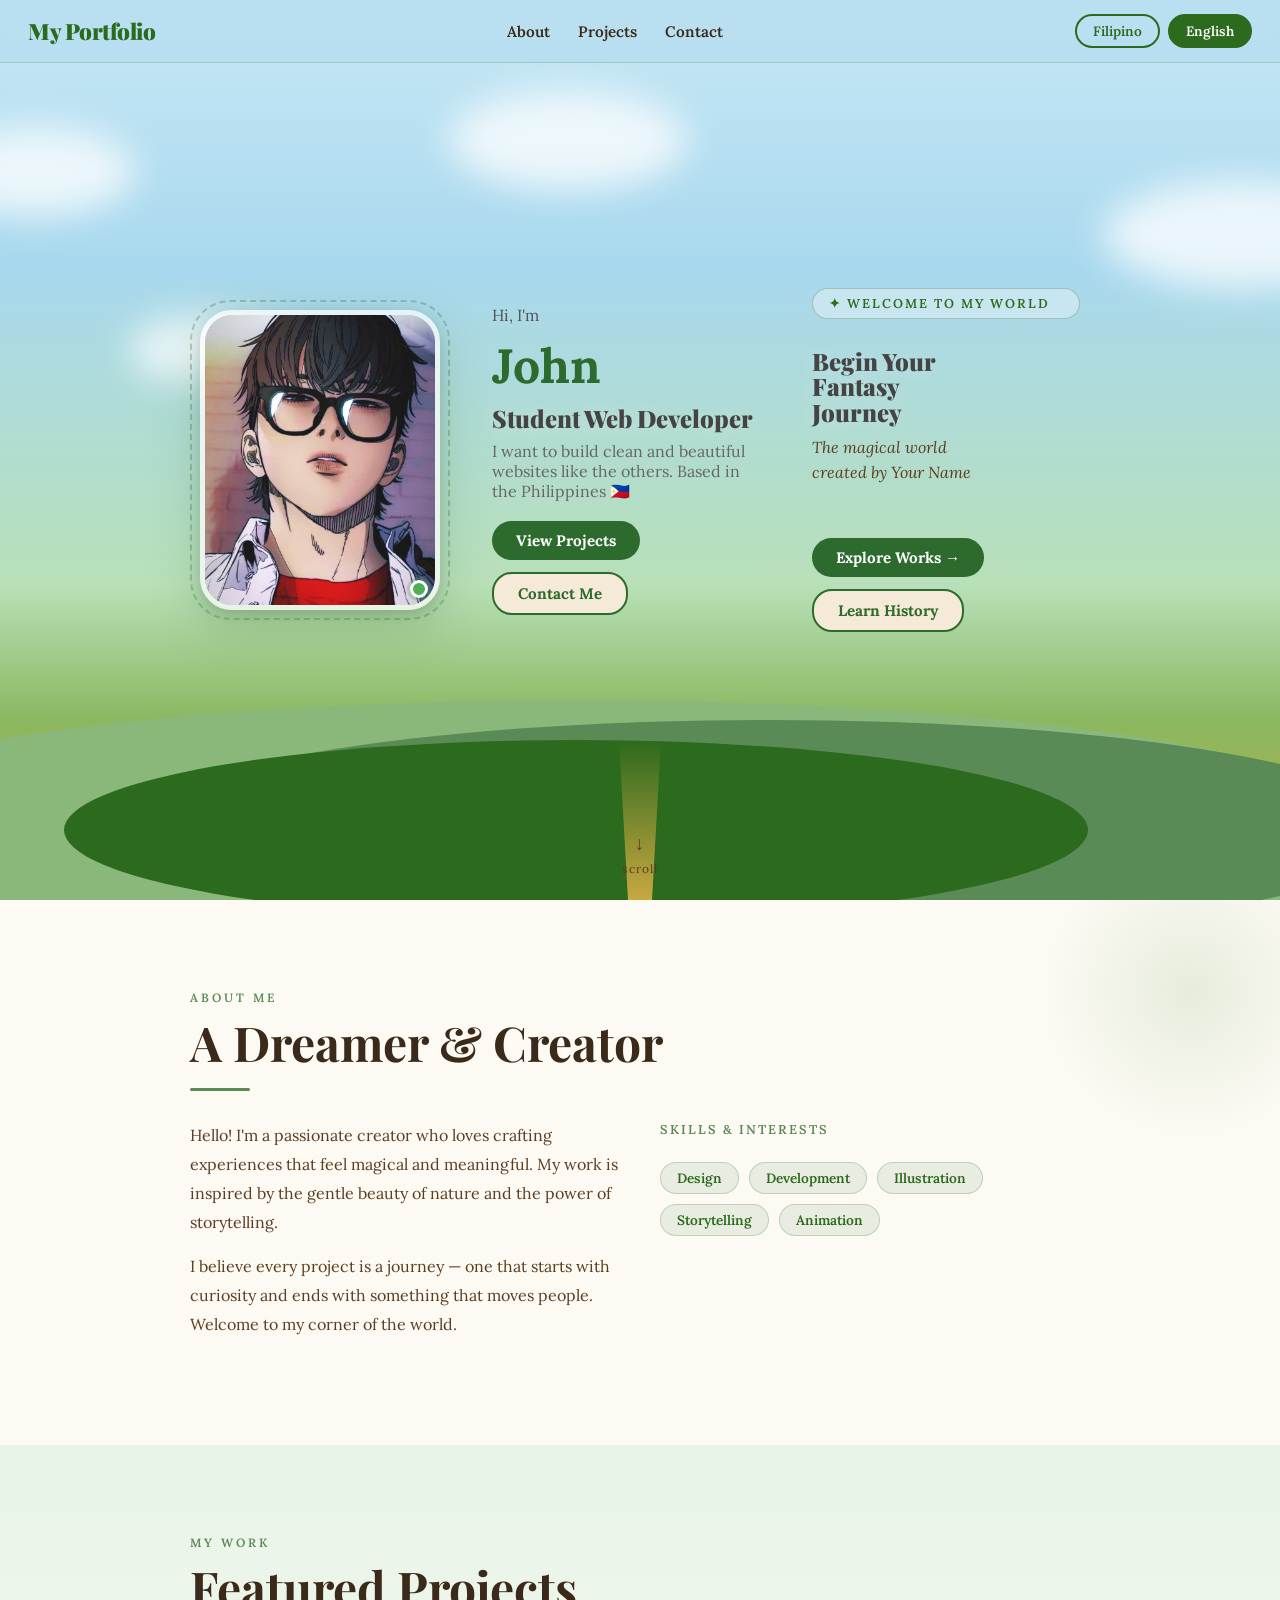
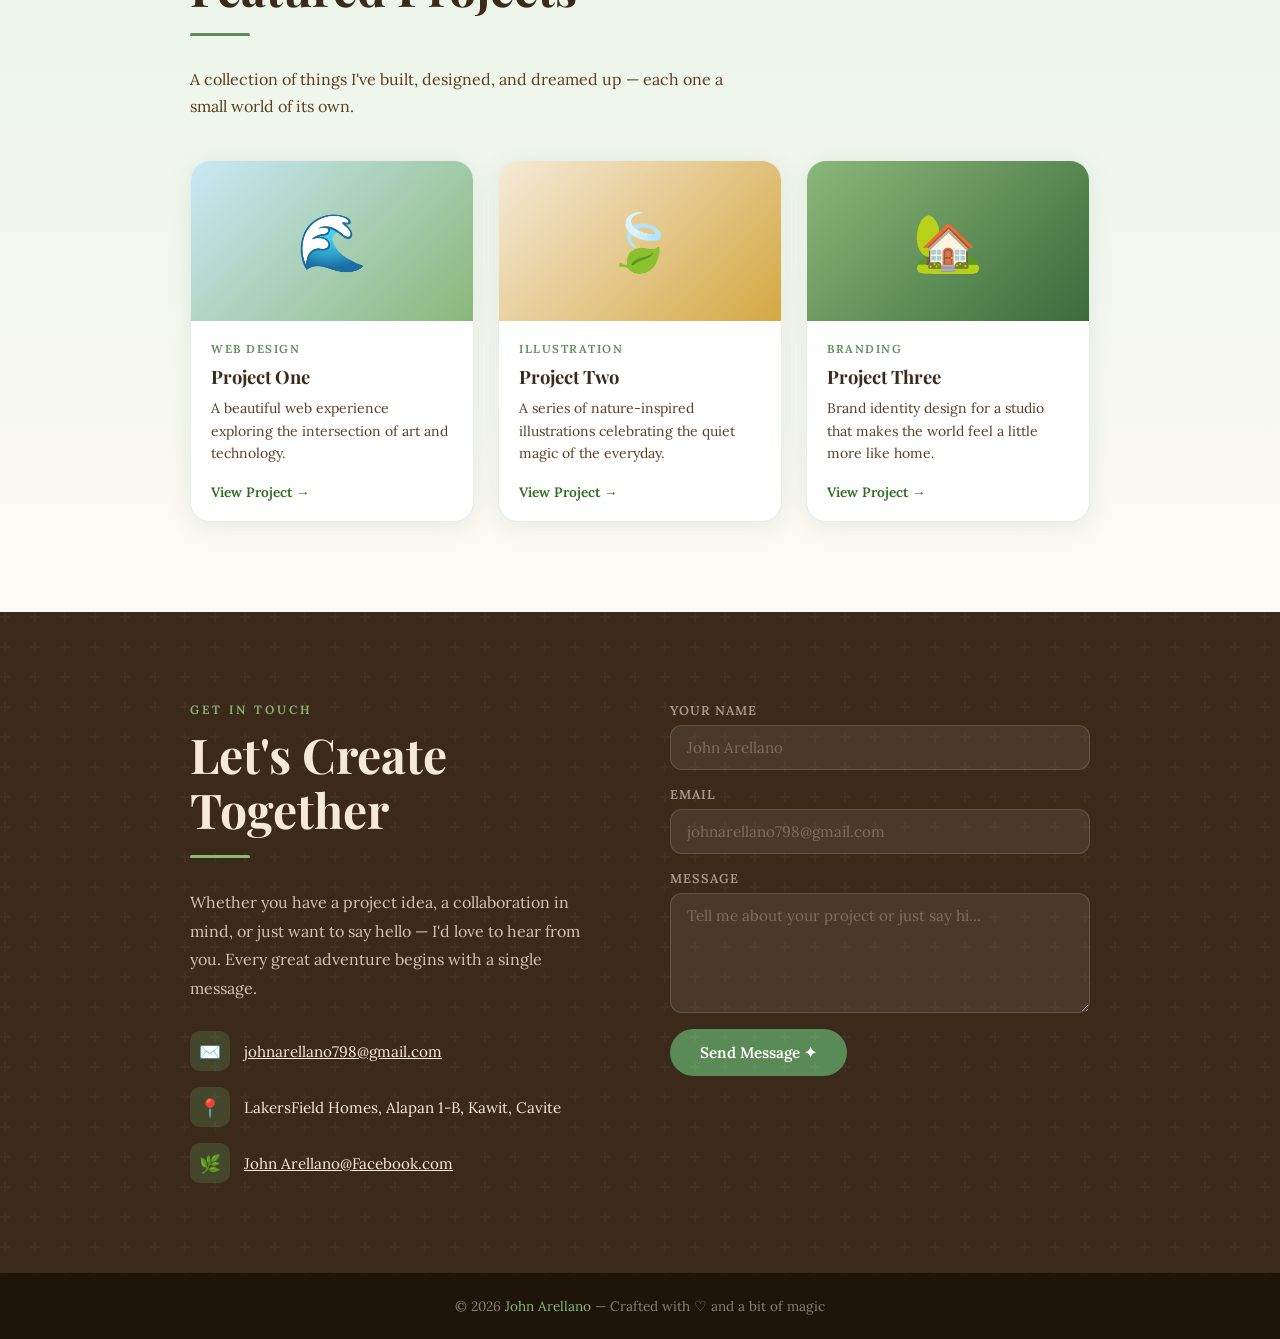
==== OST FILES/index.html @ 3576a8d3 "adding simple bio" ====
<!DOCTYPE html>
<html lang="en">
<head>
  <meta charset="UTF-8" />
  <meta name="viewport" content="width=device-width, initial-scale=1.0"/>
  <title>My Portfolio Journey</title>

  <!-- Google Fonts — ✏️ Change font families here if needed -->
  <link href="https://fonts.googleapis.com/css2?family=Playfair+Display:wght@700;900&family=Lora:ital,wght@0,400;0,600;1,400&display=swap" rel="stylesheet"/>

  <!-- Styles -->
  <link rel="stylesheet" href="styles.css"/>
</head>
<body>

  <!-- ============================================================
       NAVIGATION
       ✏️ Edit: Logo name, nav links, and language buttons
       ============================================================ -->
  <nav>
  <div class="nav-logo" data-en="My Portfolio" data-fil="Ang Aking Portfolio">My Portfolio</div>

  <ul class="nav-links">
    <li><a href="#about" data-en="About" data-fil="Tungkol">About</a></li>
    <li><a href="#projects" data-en="Projects" data-fil="Mga Proyekto">Projects</a></li>
    <li><a href="#contact" data-en="Contact" data-fil="Makipag-ugnayan">Contact</a></li>
  </ul>

  <div class="nav-lang">
    <button class="lang-btn" onclick="setLanguage('fil')">Filipino</button>
    <button class="lang-btn active" onclick="setLanguage('en')">English</button>
  </div>
</nav>

<script>
  function setLanguage(lang) {
    // Update active button
    document.querySelectorAll('.lang-btn').forEach(btn => btn.classList.remove('active'));
    event.target.classList.add('active');

    // Translate all elements with data attributes
    document.querySelectorAll('[data-' + lang + ']').forEach(el => {
      el.textContent = el.getAttribute('data-' + lang);
    });
  }
</script>

  <!-- ============================================================
       HERO SECTION
       ✏️ Edit: Main headline, subtitle text, and button labels/links
       ============================================================ -->
  <section id="hero">
    <!-- Background elements (painterly sky + hills) -->
    <div class="hero-sky"></div>
    <div class="cloud cloud-1"></div>
    <div class="cloud cloud-2"></div>
    <div class="cloud cloud-3"></div>
    <div class="cloud cloud-4"></div>
    <div class="hills">
      <div class="hill hill-1"></div>
      <div class="hill hill-2"></div>
      <div class="hill hill-3"></div>
    </div>
    <div class="path"></div>

    <!-- ✏️ Edit the content inside this block -->
    <div class="hero-content">

      <!-- ── HERO PHOTO ──
           ✏️ To add your photo:
              1. Delete the entire .hero-photo-placeholder div below
              2. Uncomment the <img> tag
              3. Replace "your-photo.jpg" with the path or URL to your image -->
      <div class="hero-photo-wrap">
  <img src="images/jayjo.jpg" alt="john" class="hero-photo">
  <div class="hero-photo-ring"></div>
  <div class="hero-photo-dot"></div>
</div>

<!-- Add this alongside your photo -->
<div class="hero-text">
  <p class="hero-greeting">Hi, I'm</p>
  <h1 class="hero-name" data-key="hero_name">John</h1>
  <h2 class="hero-title" data-key="hero_title">Student Web Developer</h2>
  <p class="hero-bio" data-key="hero_bio">
    I want to build clean and beautiful websites like the others. Based in the Philippines 🇵🇭
  </p>

  <div class="hero-buttons">
    <a href="#projects" class="btn-primary" data-key="btn_projects">View Projects</a>
    <a href="#contact" class="btn-secondary" data-key="btn_contact">Contact Me</a>
  </div>
</div>

      <!-- ── HERO TEXT ── -->
      <div class="hero-text">
        <!-- ✏️ Edit the badge label -->
        <div class="hero-tag">✦ Welcome to My World</div>

        <!-- ✏️ Edit the main headline -->
        <h1 class="hero-title">
          Begin Your<br>Fantasy<br>Journey
        </h1>

        <!-- ✏️ Edit the subtitle -->
        <p class="hero-subtitle">
          The magical world<br>created by Your Name
        </p>

        <div class="hero-buttons">
          <!-- ✏️ Change href="#projects" to link to any section or URL -->
          <a href="#projects" class="btn-primary">Explore Works →</a>
          <a href="#about" class="btn-secondary">Learn History</a>
        </div>
      </div>

    </div>

    <div class="scroll-hint">
      <span>↓</span>
      scroll
    </div>
  </section>


  <!-- ============================================================
       ABOUT ME SECTION
       ✏️ Edit: Bio paragraphs and skill tags
       ============================================================ -->
  <section id="about">
    <div class="section-inner">
      <div class="section-label">About Me</div>
      <!-- ✏️ Edit the heading below -->
      <h2 class="section-title">A Dreamer &amp; Creator</h2>
      <div class="section-divider"></div>

      <div style="display:grid; grid-template-columns:1fr 1fr; gap:40px; align-items:start;">
        <!-- ✏️ Edit these paragraphs with your own bio -->
        <div class="about-text">
          <p>
            Hello! I'm a passionate creator who loves crafting experiences that feel magical and meaningful. My work is inspired by the gentle beauty of nature and the power of storytelling.
          </p>
          <p>
            I believe every project is a journey — one that starts with curiosity and ends with something that moves people. Welcome to my corner of the world.
          </p>
        </div>

        <div>
          <!-- ✏️ Add or remove skill tags as needed -->
          <p style="font-size:0.8rem;font-weight:600;letter-spacing:2px;text-transform:uppercase;color:var(--green-mid);margin-bottom:14px;">Skills &amp; Interests</p>
          <div class="about-skills">
            <span class="skill-tag">Design</span>
            <span class="skill-tag">Development</span>
            <span class="skill-tag">Illustration</span>
            <span class="skill-tag">Storytelling</span>
            <span class="skill-tag">Animation</span>
          </div>
        </div>
      </div>
    </div>
  </section>


  <!-- ============================================================
       PROJECTS SECTION
       ✏️ Edit: Add/remove/modify project cards below
       Each .project-card block = one project
       ============================================================ -->
  <section id="projects">
    <div class="section-inner">
      <div class="section-label">My Work</div>
      <!-- ✏️ Edit section heading -->
      <h2 class="section-title">Featured Projects</h2>
      <div class="section-divider"></div>
      <!-- ✏️ Edit the intro paragraph -->
      <p style="color: var(--brown-mid); font-size:1rem; line-height:1.7; max-width:560px;">
        A collection of things I've built, designed, and dreamed up — each one a small world of its own.
      </p>

      <div class="projects-grid">

        <!-- ✏️ PROJECT CARD 1 — Duplicate this block to add more projects -->
        <div class="project-card">
          <div class="project-thumb" style="background: linear-gradient(135deg, #c8e8f5, #8ab87a);">
            🌊
          </div>
          <div class="project-body">
            <div class="project-tag">Web Design</div>
            <!-- ✏️ Change project name, description, and link -->
            <h3 class="project-title">Project One</h3>
            <p class="project-desc">A beautiful web experience exploring the intersection of art and technology.</p>
            <a href="#" class="project-link">View Project →</a>
          </div>
        </div>

        <!-- ✏️ PROJECT CARD 2 -->
        <div class="project-card">
          <div class="project-thumb" style="background: linear-gradient(135deg, #f5ead8, #d4a843);">
            🍃
          </div>
          <div class="project-body">
            <div class="project-tag">Illustration</div>
            <h3 class="project-title">Project Two</h3>
            <p class="project-desc">A series of nature-inspired illustrations celebrating the quiet magic of the everyday.</p>
            <a href="#" class="project-link">View Project →</a>
          </div>
        </div>

        <!-- ✏️ PROJECT CARD 3 -->
        <div class="project-card">
          <div class="project-thumb" style="background: linear-gradient(135deg, #8ab87a, #3d6b3a);">
            🏡
          </div>
          <div class="project-body">
            <div class="project-tag">Branding</div>
            <h3 class="project-title">Project Three</h3>
            <p class="project-desc">Brand identity design for a studio that makes the world feel a little more like home.</p>
            <a href="#" class="project-link">View Project →</a>
          </div>
        </div>

      </div>
    </div>
  </section>


  <!-- ============================================================
       CONTACT SECTION
       ✏️ Edit: Contact info (email, location, social) and form fields
       ============================================================ -->
  <section id="contact">
    <div class="section-inner">
      <div class="contact-grid">

        <div class="contact-info">
          <div class="section-label">Get In Touch</div>
          <!-- ✏️ Edit heading -->
          <h2 class="section-title">Let's Create<br>Together</h2>
          <div class="section-divider"></div>
          <!-- ✏️ Edit the intro paragraph -->
          <p>
            Whether you have a project idea, a collaboration in mind, or just want to say hello — I'd love to hear from you. Every great adventure begins with a single message.
          </p>

          <!-- ✏️ Edit email, location, and social link below -->
          <div class="contact-items">
            <div class="contact-item">
              <div class="contact-icon">✉️</div>
              <!-- ✏️ Replace with your email -->
              <a href="https://mail.google.com/mail/?view=cm&to=johnarellano798@gmail.com" target="_blank" style="color: var(--cream);">
  johnarellano798@gmail.com
</a>
            </div>
            <div class="contact-item">
              <div class="contact-icon">📍</div>
              <!-- ✏️ Replace with your location -->
              <span>LakersField Homes, Alapan 1-B, Kawit, Cavite</span>
            </div>
            <div class="contact-item">
              <div class="contact-icon">🌿</div>
              <!-- ✏️ Replace with your social link -->
              <a href="https://www.facebook.com/john.arellano.35391/directory_links" target="_blank" style="color: var(--cream);">
  John Arellano@Facebook.com
</a>
            </div>
          </div>
        </div>

        <!-- ✏️ Edit form fields — add/remove as needed -->
        <div class="contact-form">
          <div class="form-group">
            <label>Your Name</label>
            <input type="text" placeholder="John Arellano">
          </div>
          <div class="form-group">
            <label>Email</label>
            <input type="email" placeholder="johnarellano798@gmail.com">
          </div>
          <div class="form-group">
            <label>Message</label>
            <textarea placeholder="Tell me about your project or just say hi..."></textarea>
          </div>
          <!-- ✏️ Change button label if needed -->
          <button class="btn-submit">Send Message ✦</button>
        </div>

      </div>
    </div>
  </section>


  <!-- ============================================================
       FOOTER
       ✏️ Edit: Footer text and any links
       ============================================================ -->
  <footer>
    <!-- ✏️ Edit copyright name and year -->
    <p>© 2026 <a href="#">John Arellano</a> — Crafted with ♡ and a bit of magic</p>
  </footer>


  <!-- JavaScript — loaded at end of body for best performance -->
  <script src="main.js"></script>

</body>
</html>
---- OST FILES/styles.css ----
/* ============================================================
   GLOBAL STYLES & CSS VARIABLES — Edit colors/fonts here
   ============================================================ */
:root {
  --sky-light: #b8dff0;
  --sky-mid: #8ec9e8;
  --green-dark: #2c6a1d;
  --green-mid: #5a8a56;
  --green-light: #8ab87a;
  --gold: #d4a843;
  --cream: #f5ead8;
  --brown-dark: #3b2a1a;
  --brown-mid: #5c3d20;
  --white-soft: #fdfaf4;
  --font-heading: 'Playfair Display', serif;
  --font-body: 'Lora', serif;
}

* { margin: 0; padding: 0; box-sizing: border-box; }

html { scroll-behavior: smooth; }

body {
  font-family: var(--font-body);
  color: var(--brown-dark);
  background: var(--white-soft);
  overflow-x: hidden;
}

/* ============================================================
   NAVIGATION — Edit nav links and logo name here
   ============================================================ */
nav {
  position: fixed;
  top: 0; left: 0; right: 0;
  z-index: 100;
  background: rgba(184, 223, 240, 0.92);
  backdrop-filter: blur(8px);
  padding: 14px 28px;
  display: flex;
  align-items: center;
  justify-content: space-between;
  border-bottom: 1px solid rgba(61, 107, 58, 0.2);
}

.nav-logo {
  font-family: var(--font-heading);
  font-size: 1.4rem;
  color: var(--green-dark);
  font-weight: 900;
  letter-spacing: -0.5px;
}

.nav-links {
  display: flex;
  gap: 28px;
  list-style: none;
}

.nav-links a {
  font-family: var(--font-body);
  font-size: 0.95rem;
  color: var(--brown-dark);
  text-decoration: none;
  font-weight: 600;
  transition: color 0.2s;
}

.nav-links a:hover { color: var(--green-dark); }

.nav-lang {
  display: flex;
  gap: 8px;
}

.lang-btn {
  padding: 6px 16px;
  border-radius: 999px;
  font-family: var(--font-body);
  font-size: 0.85rem;
  font-weight: 600;
  cursor: pointer;
  border: 2px solid var(--green-dark);
  transition: all 0.2s;
}

.lang-btn.active {
  background: var(--green-dark);
  color: #fff;
}

.lang-btn:not(.active) {
  background: transparent;
  color: var(--green-dark);
}

/* ============================================================
   HERO SECTION — Edit headline, subtitle, and button text here
   ============================================================ */
#hero {
  min-height: 100vh;
  position: relative;
  display: flex;
  flex-direction: column;
  align-items: center;
  justify-content: center;
  padding: 100px 48px 80px;
  overflow: hidden;
}

/* Painterly sky background */
.hero-sky {
  position: absolute;
  inset: 0;
  background: linear-gradient(
    180deg,
    #c8e8f5 0%,
    #a8d8ee 30%,
    #b8e0b8 65%,
    #8ab860 80%,
    #c8a840 100%
  );
  z-index: 0;
}

/* Floating cloud shapes */
.cloud {
  position: absolute;
  border-radius: 50%;
  background: rgba(255,255,255,0.75);
  filter: blur(18px);
  z-index: 1;
  animation: drift linear infinite;
}
.cloud-1 { width: 200px; height: 90px; top: 14%; left: -5%; animation-duration: 28s; }
.cloud-2 { width: 280px; height: 110px; top: 20%; right: -8%; animation-duration: 35s; animation-delay: -10s; }
.cloud-3 { width: 160px; height: 70px; top: 35%; left: 10%; animation-duration: 22s; animation-delay: -5s; }
.cloud-4 { width: 240px; height: 100px; top: 10%; left: 35%; animation-duration: 40s; animation-delay: -18s; }

@keyframes drift {
  0%   { transform: translateX(0); }
  50%  { transform: translateX(40px); }
  100% { transform: translateX(0); }
}

/* Rolling hills */
.hills {
  position: absolute;
  bottom: 0; left: 0; right: 0;
  height: 45%;
  z-index: 2;
}

.hill {
  position: absolute;
  border-radius: 50%;
}

.hill-1 {
  width: 130%; height: 280px;
  background: var(--green-light);
  bottom: -80px; left: -20%;
}

.hill-2 {
  width: 100%; height: 220px;
  background: var(--green-mid);
  bottom: -40px; right: -10%;
}

.hill-3 {
  width: 80%; height: 180px;
  background: var(--green-dark);
  bottom: -20px; left: 5%;
}

/* Path line */
.path {
  position: absolute;
  bottom: 0;
  left: 50%;
  transform: translateX(-50%);
  width: 60px;
  height: 160px;
  background: linear-gradient(to top, #c8a840, transparent);
  clip-path: polygon(30% 100%, 70% 100%, 85% 0%, 15% 0%);
  z-index: 3;
}

/* Hero layout — two columns: photo left, text right */
.hero-content {
  position: relative;
  z-index: 10;
  width: 100%;
  max-width: 880px;
  display: flex;
  align-items: center;
  gap: 52px;
  text-align: left;
}

/* ── Hero Photo ── */
.hero-photo-wrap {
  flex-shrink: 0;
  position: relative;
}

/* ✏️ EDIT: Replace src in the HTML below with your own photo path */
.hero-photo {
  width: 240px;
  height: 300px;
  object-fit: cover;
  border-radius: 32px;
  border: 5px solid rgba(255,255,255,0.7);
  box-shadow: 0 16px 48px rgba(61,107,58,0.25), 0 4px 12px rgba(0,0,0,0.12);
  display: block;
}

/* Placeholder shown when no photo is provided */
.hero-photo-placeholder {
  width: 240px;
  height: 300px;
  border-radius: 32px;
  border: 5px solid rgba(255,255,255,0.7);
  box-shadow: 0 16px 48px rgba(61,107,58,0.25);
  background: linear-gradient(160deg, rgba(255,255,255,0.6) 0%, rgba(138,184,122,0.5) 100%);
  display: flex;
  flex-direction: column;
  align-items: center;
  justify-content: center;
  gap: 10px;
  color: var(--green-dark);
  font-size: 0.8rem;
  font-weight: 600;
  letter-spacing: 1px;
  text-align: center;
  padding: 20px;
}

.hero-photo-placeholder span { font-size: 3.5rem; }

/* Decorative ring around photo */
.hero-photo-ring {
  position: absolute;
  inset: -10px;
  border-radius: 40px;
  border: 2px dashed rgba(61,107,58,0.3);
  pointer-events: none;
}

/* Online/available dot */
.hero-photo-dot {
  position: absolute;
  bottom: 12px; right: 12px;
  width: 18px; height: 18px;
  background: #4caf50;
  border-radius: 50%;
  border: 3px solid #fff;
  box-shadow: 0 0 0 3px rgba(76,175,80,0.3);
}

/* ── Hero Text ── */
.hero-text { flex: 1; }

.hero-tag {
  display: inline-block;
  background: rgba(255,255,255,0.35);
  border: 1px solid rgba(61,107,58,0.3);
  color: var(--green-dark);
  font-size: 0.8rem;
  font-weight: 600;
  letter-spacing: 2px;
  text-transform: uppercase;
  padding: 6px 16px;
  border-radius: 999px;
  margin-bottom: 20px;
}

.hero-title {
  font-family: var(--font-heading);
  font-size: clamp(2.2rem, 5vw, 3.8rem);
  font-weight: 900;
  color: var(--brown-dark);
  line-height: 1.05;
  margin-bottom: 16px;
  text-shadow: 0 2px 20px rgba(255,255,255,0.4);
}

.hero-subtitle {
  font-size: 1rem;
  color: var(--brown-mid);
  font-style: italic;
  margin-bottom: 32px;
  line-height: 1.6;
}

.hero-buttons {
  display: flex;
  gap: 14px;
  flex-wrap: wrap;
}

@media (max-width: 680px) {
  .hero-content {
    flex-direction: column;
    text-align: center;
    gap: 32px;
  }
  .hero-buttons { justify-content: center; }
  .hero-photo, .hero-photo-placeholder {
    width: 180px;
    height: 220px;
  }
}

.btn-primary {
  background: var(--green-dark);
  color: #fff;
  padding: 14px 30px;
  border-radius: 999px;
  font-family: var(--font-body);
  font-weight: 600;
  font-size: 0.95rem;
  text-decoration: none;
  border: none;
  cursor: pointer;
  transition: transform 0.2s, background 0.2s;
  display: inline-flex;
  align-items: center;
  gap: 8px;
}

.btn-primary:hover {
  background: var(--green-mid);
  transform: translateY(-2px);
}

.btn-secondary {
  background: var(--cream);
  color: var(--brown-dark);
  padding: 14px 30px;
  border-radius: 999px;
  font-family: var(--font-body);
  font-weight: 600;
  font-size: 0.95rem;
  text-decoration: none;
  border: 2px solid var(--gold);
  cursor: pointer;
  transition: transform 0.2s, background 0.2s;
}

.btn-secondary:hover {
  background: #ede0c4;
  transform: translateY(-2px);
}

/* Scroll indicator */
.scroll-hint {
  position: absolute;
  bottom: 24px;
  left: 50%;
  transform: translateX(-50%);
  z-index: 10;
  display: flex;
  flex-direction: column;
  align-items: center;
  gap: 6px;
  color: var(--brown-mid);
  font-size: 0.75rem;
  letter-spacing: 1px;
  animation: bounce 2s infinite;
}

.scroll-hint span { font-size: 1.2rem; }

@keyframes bounce {
  0%, 100% { transform: translateX(-50%) translateY(0); }
  50%       { transform: translateX(-50%) translateY(8px); }
}

.hero-section {
  display: flex;
  align-items: center;
  gap: 40px;
}

.hero-text {
  display: flex;
  flex-direction: column;
  gap: 10px;
}

.hero-greeting {
  font-size: 1rem;
  color: #555;
}

.hero-name {
  font-size: 3rem;
  font-weight: bold;
  color: #2d6a2d;
  margin: 0;
}

.hero-title {
  font-size: 1.5rem;
  color: #444;
  margin: 0;
}

.hero-bio {
  font-size: 1rem;
  color: #666;
  max-width: 400px;
}

.hero-buttons {
  display: flex;
  gap: 12px;
  margin-top: 10px;
}

.btn-primary {
  background-color: #2d6a2d;
  color: white;
  padding: 10px 24px;
  border-radius: 20px;
  text-decoration: none;
  font-weight: bold;
}

.btn-secondary {
  border: 2px solid #2d6a2d;
  color: #2d6a2d;
  padding: 10px 24px;
  border-radius: 20px;
  text-decoration: none;
  font-weight: bold;
}

/* ============================================================
   SHARED SECTION STYLES
   ============================================================ */
section {
  padding: 90px 28px;
}

.section-inner {
  max-width: 900px;
  margin: 0 auto;
}

.section-label {
  font-size: 0.75rem;
  font-weight: 600;
  letter-spacing: 3px;
  text-transform: uppercase;
  color: var(--green-mid);
  margin-bottom: 10px;
}

.section-title {
  font-family: var(--font-heading);
  font-size: clamp(2rem, 5vw, 3rem);
  color: var(--brown-dark);
  margin-bottom: 18px;
  line-height: 1.15;
}

.section-divider {
  width: 60px;
  height: 3px;
  background: var(--green-mid);
  border-radius: 999px;
  margin-bottom: 30px;
}

/* ============================================================
   ABOUT ME SECTION — Edit text content here
   ============================================================ */
#about {
  background: var(--white-soft);
  position: relative;
  overflow: hidden;
}

#about::before {
  content: '';
  position: absolute;
  top: -60px; right: -60px;
  width: 300px; height: 300px;
  border-radius: 50%;
  background: radial-gradient(circle, rgba(138,184,122,0.2) 0%, transparent 70%);
  pointer-events: none;
}

.about-grid {
  display: grid;
  grid-template-columns: 1fr 1fr;
  gap: 60px;
  align-items: center;
}

.about-image-wrap {
  position: relative;
}

/* ✏️ EDIT: Replace this URL with your own photo */
.about-image {
  width: 100%;
  aspect-ratio: 3/4;
  object-fit: cover;
  border-radius: 24px;
  border: 4px solid var(--cream);
  box-shadow: 8px 12px 40px rgba(61,107,58,0.2);
}

/* Placeholder if no image */
.about-image-placeholder {
  width: 100%;
  aspect-ratio: 3/4;
  background: linear-gradient(135deg, var(--sky-light), var(--green-light));
  border-radius: 24px;
  border: 4px solid var(--cream);
  box-shadow: 8px 12px 40px rgba(61,107,58,0.2);
  display: flex;
  align-items: center;
  justify-content: center;
  font-size: 4rem;
}

.about-badge {
  position: absolute;
  bottom: -16px; right: -16px;
  background: var(--green-dark);
  color: #fff;
  padding: 14px 20px;
  border-radius: 16px;
  font-family: var(--font-heading);
  font-size: 1.3rem;
  font-weight: 700;
  box-shadow: 0 6px 20px rgba(61,107,58,0.3);
}

.about-badge small {
  display: block;
  font-family: var(--font-body);
  font-size: 0.7rem;
  font-weight: 400;
  opacity: 0.8;
  margin-top: 2px;
}

/* ✏️ EDIT: Change about text paragraphs here */
.about-text p {
  font-size: 1rem;
  line-height: 1.8;
  color: var(--brown-mid);
  margin-bottom: 16px;
}

.about-skills {
  display: flex;
  flex-wrap: wrap;
  gap: 10px;
  margin-top: 24px;
}

/* ✏️ EDIT: Add/remove skill tags here (in the HTML below) */
.skill-tag {
  background: rgba(90,138,86,0.12);
  color: var(--green-dark);
  border: 1px solid rgba(90,138,86,0.3);
  padding: 6px 16px;
  border-radius: 999px;
  font-size: 0.85rem;
  font-weight: 600;
}

/* ============================================================
   PROJECTS SECTION — Edit project cards here
   ============================================================ */
#projects {
  background: linear-gradient(180deg, #e8f4e8 0%, var(--white-soft) 100%);
}

.projects-grid {
  display: grid;
  grid-template-columns: repeat(auto-fill, minmax(260px, 1fr));
  gap: 24px;
  margin-top: 40px;
}

/* ✏️ EDIT: Each .project-card = one project. Duplicate or remove cards as needed */
.project-card {
  background: #fff;
  border-radius: 20px;
  overflow: hidden;
  box-shadow: 0 4px 24px rgba(61,107,58,0.1);
  transition: transform 0.25s, box-shadow 0.25s;
  border: 1px solid rgba(90,138,86,0.15);
}

.project-card:hover {
  transform: translateY(-6px);
  box-shadow: 0 12px 40px rgba(61,107,58,0.18);
}

.project-thumb {
  height: 160px;
  display: flex;
  align-items: center;
  justify-content: center;
  font-size: 3.5rem;
}

.project-body {
  padding: 20px;
}

.project-tag {
  font-size: 0.72rem;
  font-weight: 600;
  letter-spacing: 1.5px;
  text-transform: uppercase;
  color: var(--green-mid);
  margin-bottom: 8px;
}

.project-title {
  font-family: var(--font-heading);
  font-size: 1.15rem;
  color: var(--brown-dark);
  margin-bottom: 8px;
}

.project-desc {
  font-size: 0.875rem;
  color: var(--brown-mid);
  line-height: 1.6;
  margin-bottom: 16px;
}

.project-link {
  font-size: 0.85rem;
  font-weight: 600;
  color: var(--green-dark);
  text-decoration: none;
  display: inline-flex;
  align-items: center;
  gap: 4px;
}

.project-link:hover { text-decoration: underline; }

/* ============================================================
   CONTACT SECTION — Edit contact info and form here
   ============================================================ */
#contact {
  background: var(--brown-dark);
  color: var(--cream);
  position: relative;
  overflow: hidden;
}

#contact::before {
  content: '';
  position: absolute;
  inset: 0;
  background: url("data:image/svg+xml,%3Csvg width='60' height='60' viewBox='0 0 60 60' xmlns='http://www.w3.org/2000/svg'%3E%3Cg fill='none' fill-rule='evenodd'%3E%3Cg fill='%23ffffff' fill-opacity='0.03'%3E%3Cpath d='M36 34v-4h-2v4h-4v2h4v4h2v-4h4v-2h-4zm0-30V0h-2v4h-4v2h4v4h2V6h4V4h-4zM6 34v-4H4v4H0v2h4v4h2v-4h4v-2H6zM6 4V0H4v4H0v2h4v4h2V6h4V4H6z'/%3E%3C/g%3E%3C/g%3E%3C/svg%3E");
  pointer-events: none;
}

#contact .section-title { color: var(--cream); }
#contact .section-label { color: var(--green-light); }
#contact .section-divider { background: var(--green-light); }

.contact-grid {
  display: grid;
  grid-template-columns: 1fr 1fr;
  gap: 60px;
  align-items: start;
}

/* ✏️ EDIT: Update contact info text and links here */
.contact-info p {
  font-size: 1rem;
  line-height: 1.8;
  color: rgba(245,234,216,0.8);
  margin-bottom: 28px;
}

.contact-items {
  display: flex;
  flex-direction: column;
  gap: 16px;
}

.contact-item {
  display: flex;
  align-items: center;
  gap: 14px;
  font-size: 0.95rem;
  color: var(--cream);
}

.contact-icon {
  width: 40px; height: 40px;
  background: rgba(90,138,86,0.3);
  border-radius: 10px;
  display: flex;
  align-items: center;
  justify-content: center;
  font-size: 1.1rem;
  flex-shrink: 0;
}

/* ✏️ EDIT: The contact form fields — add/remove inputs as needed */
.contact-form {
  display: flex;
  flex-direction: column;
  gap: 16px;
}

.form-group {
  display: flex;
  flex-direction: column;
  gap: 6px;
}

.form-group label {
  font-size: 0.8rem;
  font-weight: 600;
  letter-spacing: 1px;
  text-transform: uppercase;
  color: rgba(245,234,216,0.6);
}

.form-group input,
.form-group textarea {
  background: rgba(255,255,255,0.07);
  border: 1px solid rgba(255,255,255,0.15);
  border-radius: 12px;
  padding: 12px 16px;
  color: var(--cream);
  font-family: var(--font-body);
  font-size: 0.95rem;
  outline: none;
  transition: border-color 0.2s;
}

.form-group input:focus,
.form-group textarea:focus {
  border-color: var(--green-light);
}

.form-group input::placeholder,
.form-group textarea::placeholder {
  color: rgba(245,234,216,0.3);
}

.form-group textarea {
  resize: vertical;
  min-height: 120px;
}

.btn-submit {
  background: var(--green-mid);
  color: #fff;
  padding: 14px 30px;
  border-radius: 999px;
  font-family: var(--font-body);
  font-weight: 600;
  font-size: 0.95rem;
  border: none;
  cursor: pointer;
  transition: background 0.2s, transform 0.2s;
  align-self: flex-start;
}

.btn-submit:hover {
  background: var(--green-dark);
  transform: translateY(-2px);
}

/* ============================================================
   FOOTER — Edit footer text and links here
   ============================================================ */
footer {
  background: #1e1409;
  color: rgba(245,234,216,0.5);
  text-align: center;
  padding: 24px 28px;
  font-size: 0.85rem;
}

footer a {
  color: var(--green-light);
  text-decoration: none;
}

/* ============================================================
   RESPONSIVE — Mobile adjustments
   ============================================================ */
@media (max-width: 680px) {
  nav { flex-wrap: wrap; gap: 10px; padding: 12px 16px; }
  .nav-logo { font-size: 1.1rem; }
  .nav-links { gap: 16px; }
  .about-grid,
  .contact-grid { grid-template-columns: 1fr; }
  .about-image-wrap { max-width: 280px; margin: 0 auto; }
}
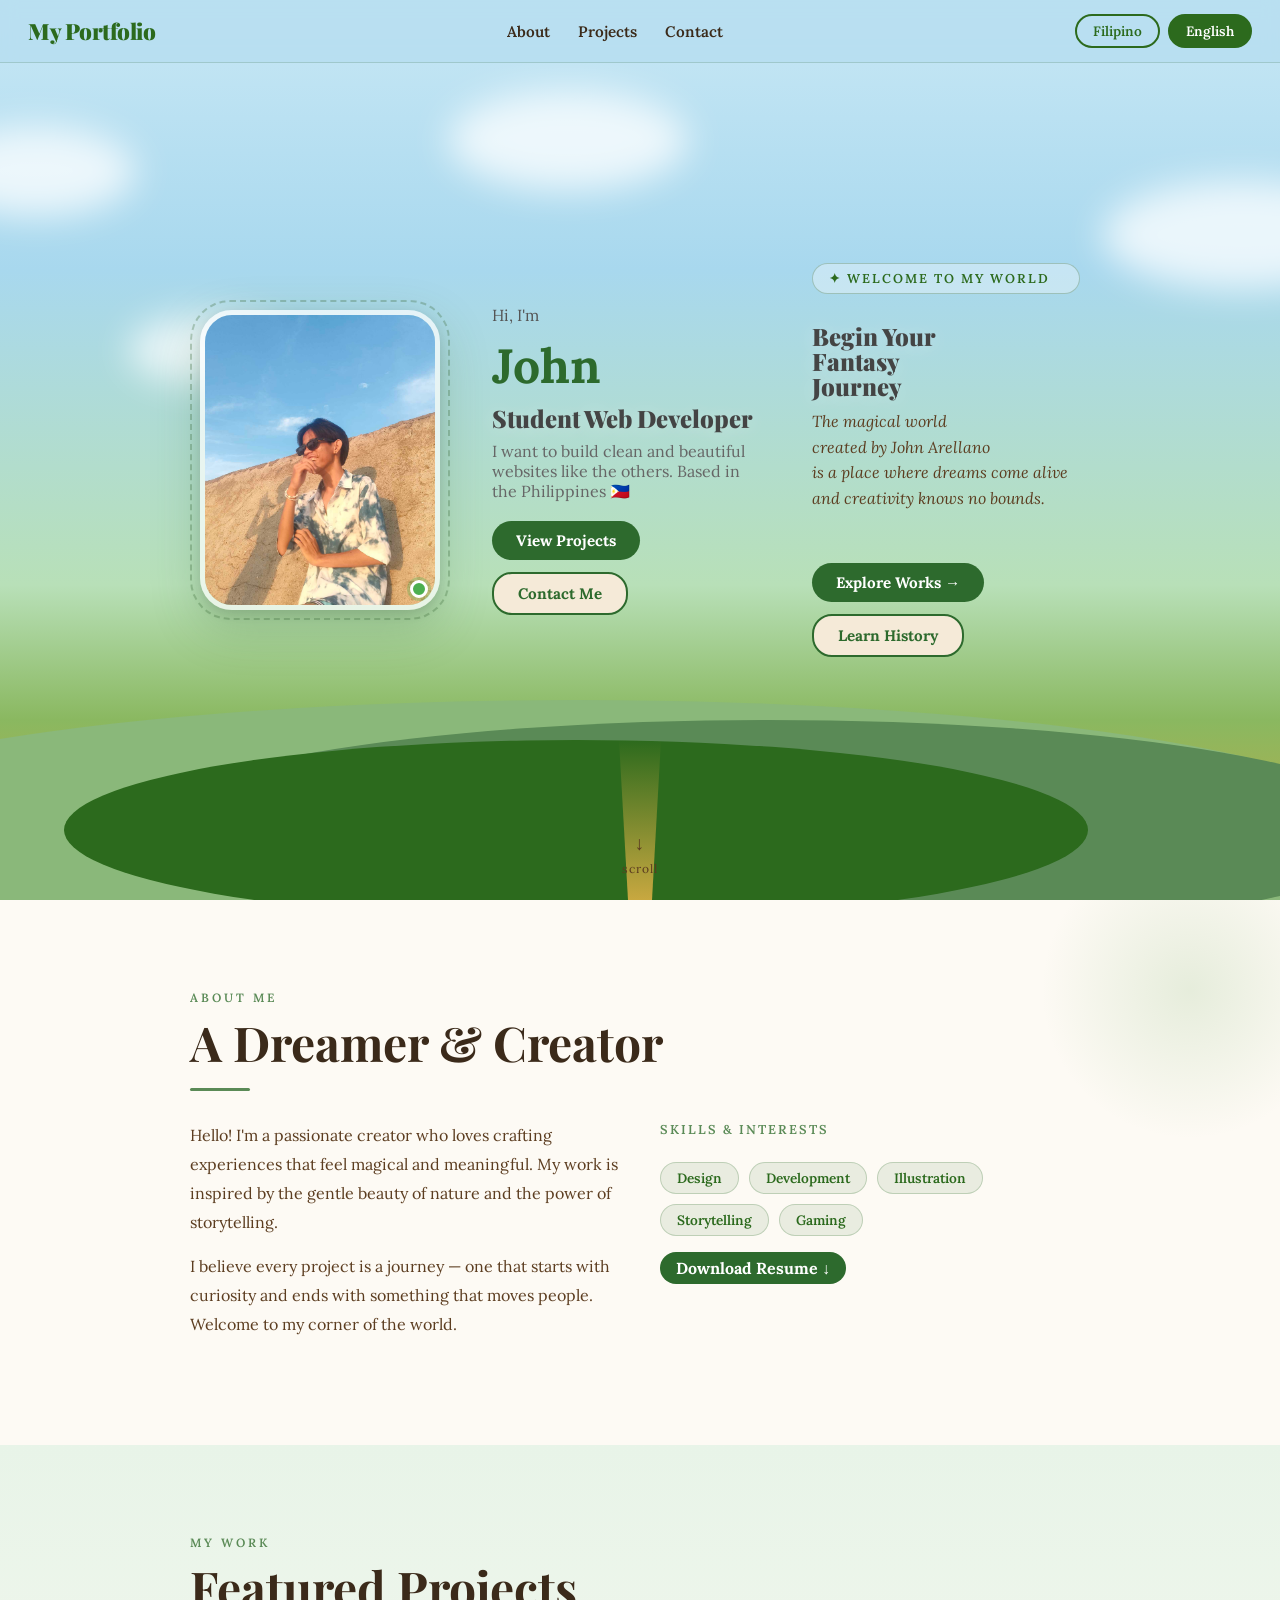
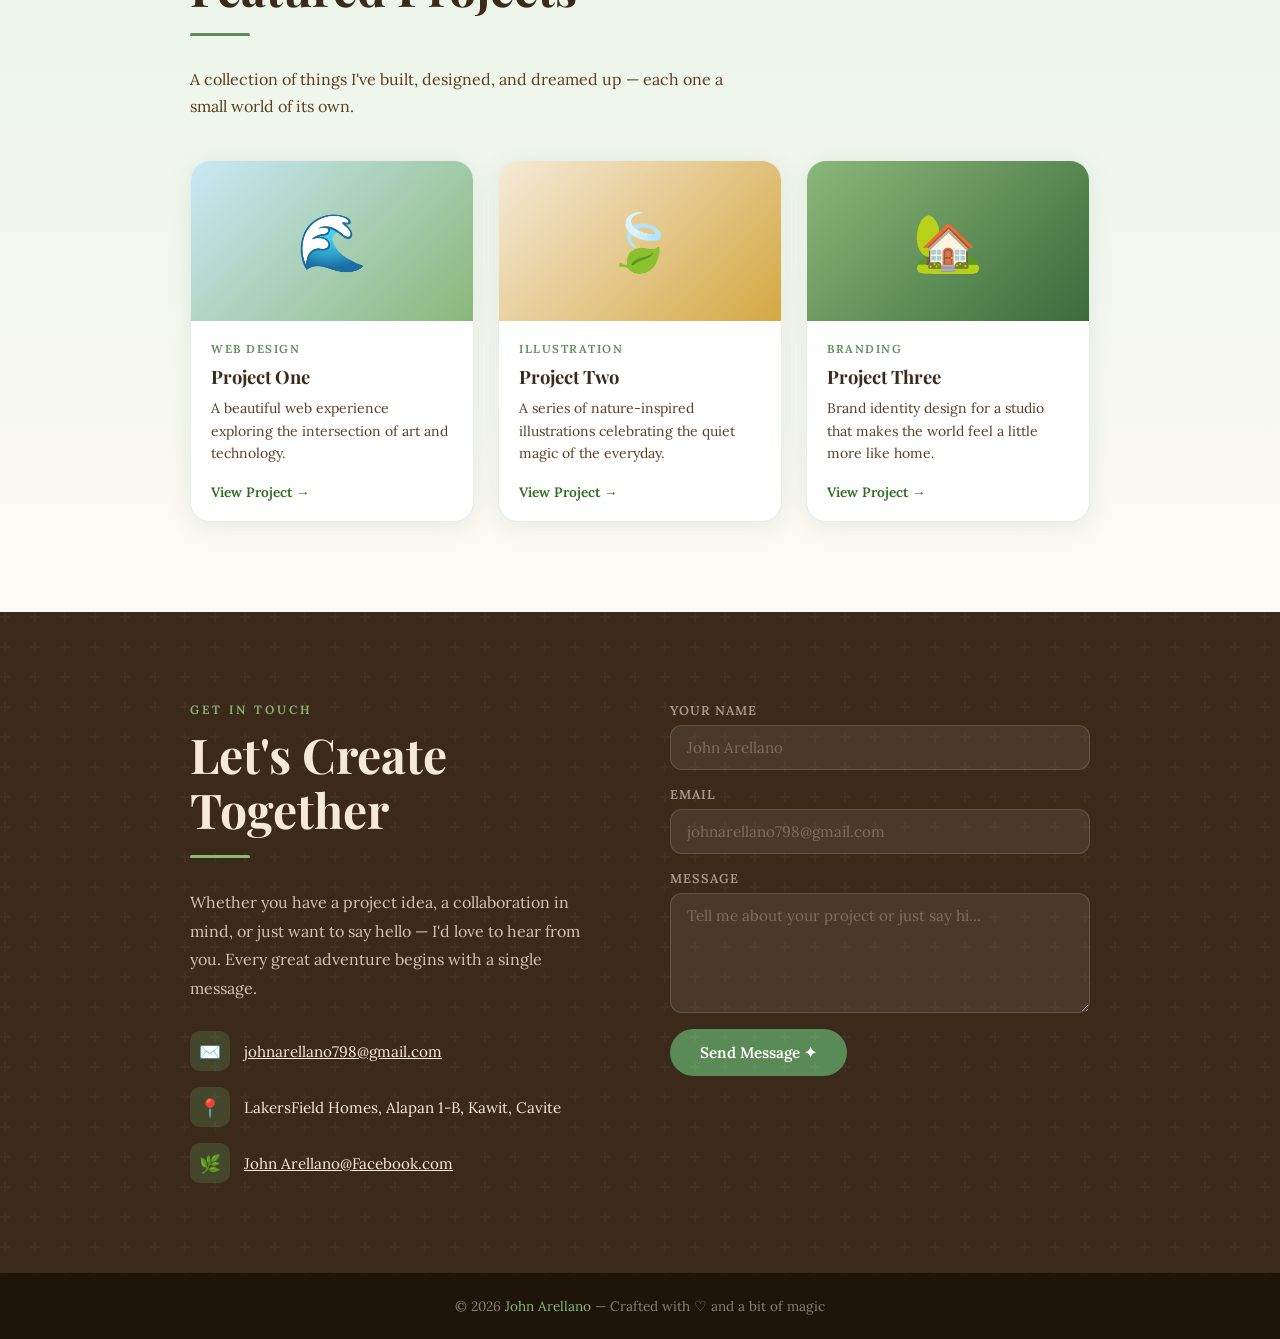
==== commit be5ef9bb: "adding resume" ====
--- a/OST FILES/index.html
+++ b/OST FILES/index.html
@@ -66,13 +66,9 @@
     <!-- ✏️ Edit the content inside this block -->
     <div class="hero-content">
 
-      <!-- ── HERO PHOTO ──
-           ✏️ To add your photo:
-              1. Delete the entire .hero-photo-placeholder div below
-              2. Uncomment the <img> tag
-              3. Replace "your-photo.jpg" with the path or URL to your image -->
+      <!-- ── HERO PHOTO ── -->
       <div class="hero-photo-wrap">
-  <img src="images/jayjo.jpg" alt="john" class="hero-photo">
+  <img src="images/hero.jpg" alt="john" class="hero-photo">
   <div class="hero-photo-ring"></div>
   <div class="hero-photo-dot"></div>
 </div>
@@ -104,7 +100,7 @@
 
         <!-- ✏️ Edit the subtitle -->
         <p class="hero-subtitle">
-          The magical world<br>created by Your Name
+          The magical world<br>created by John Arellano<br>is a place where dreams come alive and creativity knows no bounds.
         </p>
 
         <div class="hero-buttons">
@@ -153,8 +149,9 @@
             <span class="skill-tag">Development</span>
             <span class="skill-tag">Illustration</span>
             <span class="skill-tag">Storytelling</span>
-            <span class="skill-tag">Animation</span>
-          </div>
+            <span class="skill-tag">Gaming</span>
+          </div>
+          <a href="resume.pdf" download class="btn-resume">Download Resume ↓</a>
         </div>
       </div>
     </div>
--- a/OST FILES/styles.css
+++ b/OST FILES/styles.css
@@ -577,6 +577,17 @@
   font-weight: 600;
 }
 
+.btn-resume {
+  display: inline-block;
+  margin-top: 16px;
+  padding: 6px 16px;
+  background: #2d6a2d;
+  color: white;
+  border-radius: 20px;
+  text-decoration: none;
+  font-weight: bold;
+}
+
 /* ============================================================
    PROJECTS SECTION — Edit project cards here
    ============================================================ */
@@ -650,6 +661,7 @@
   align-items: center;
   gap: 4px;
 }
+
 
 .project-link:hover { text-decoration: underline; }
 
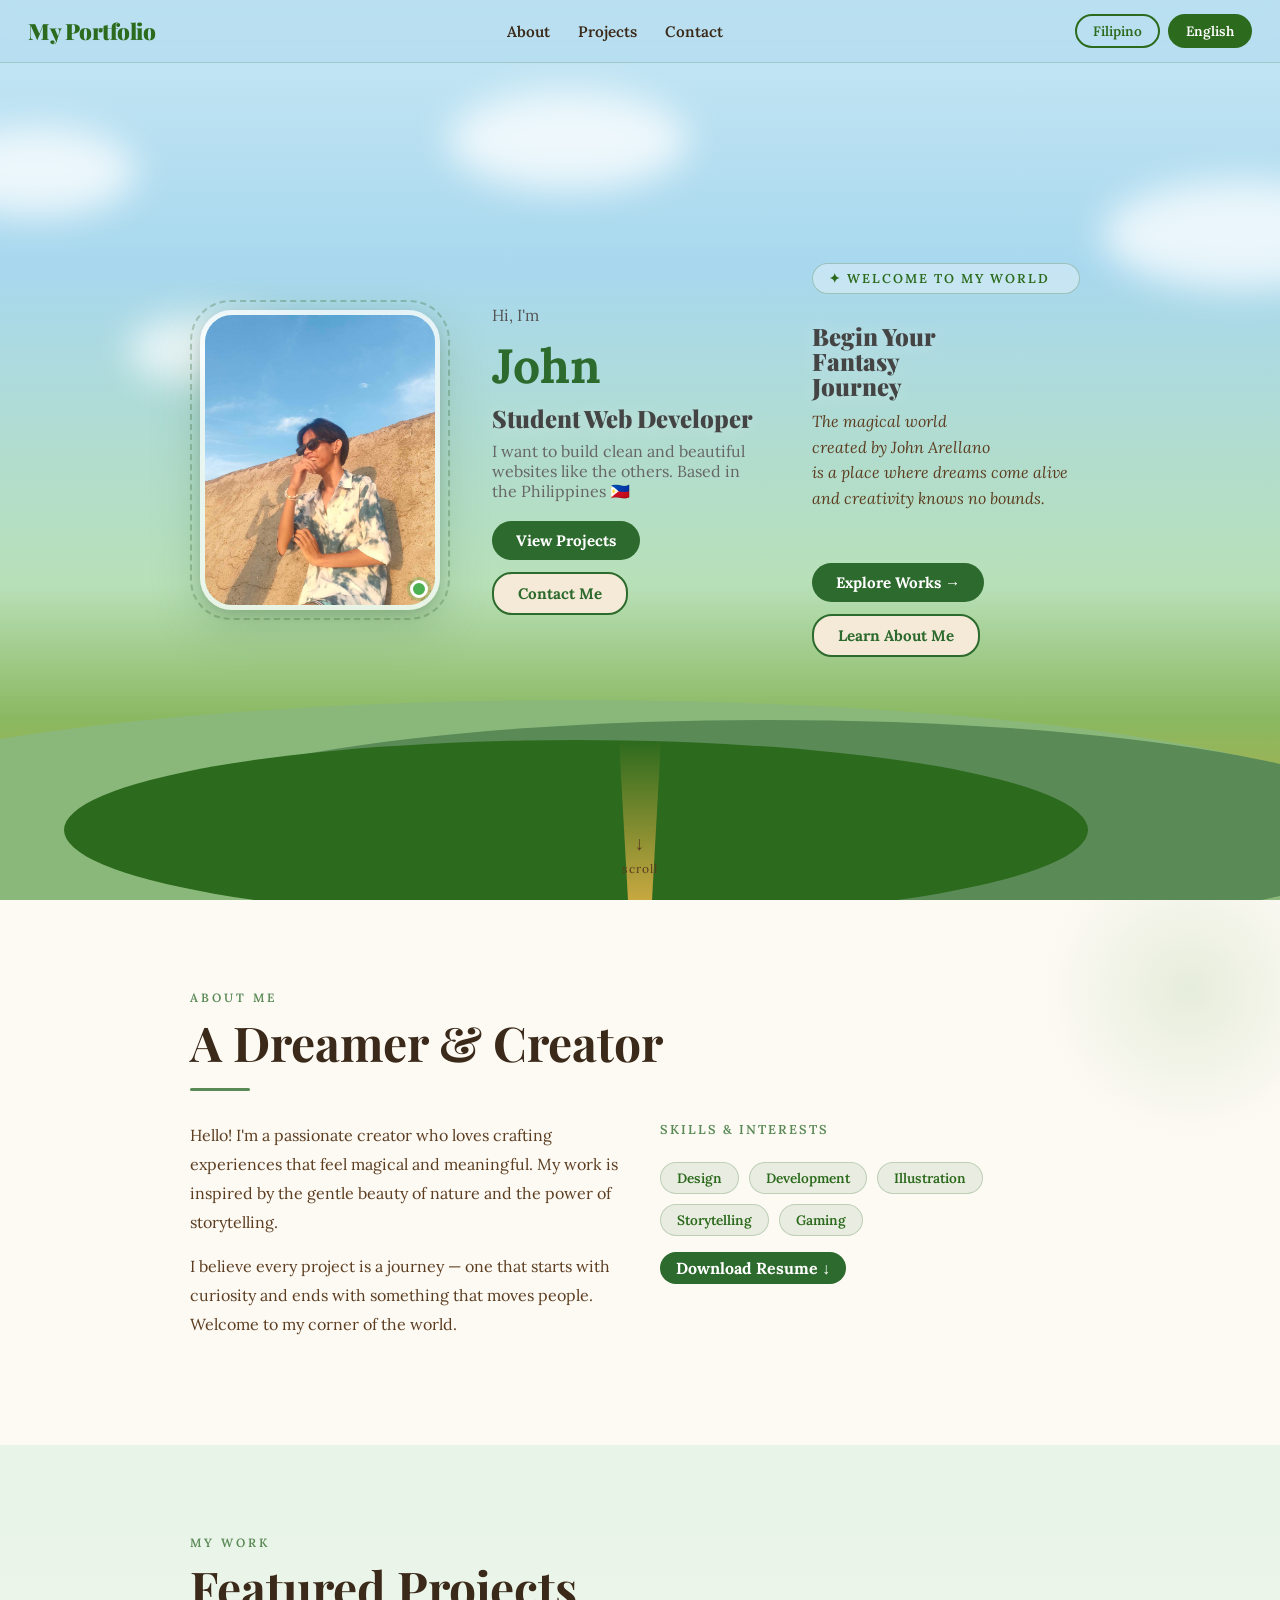
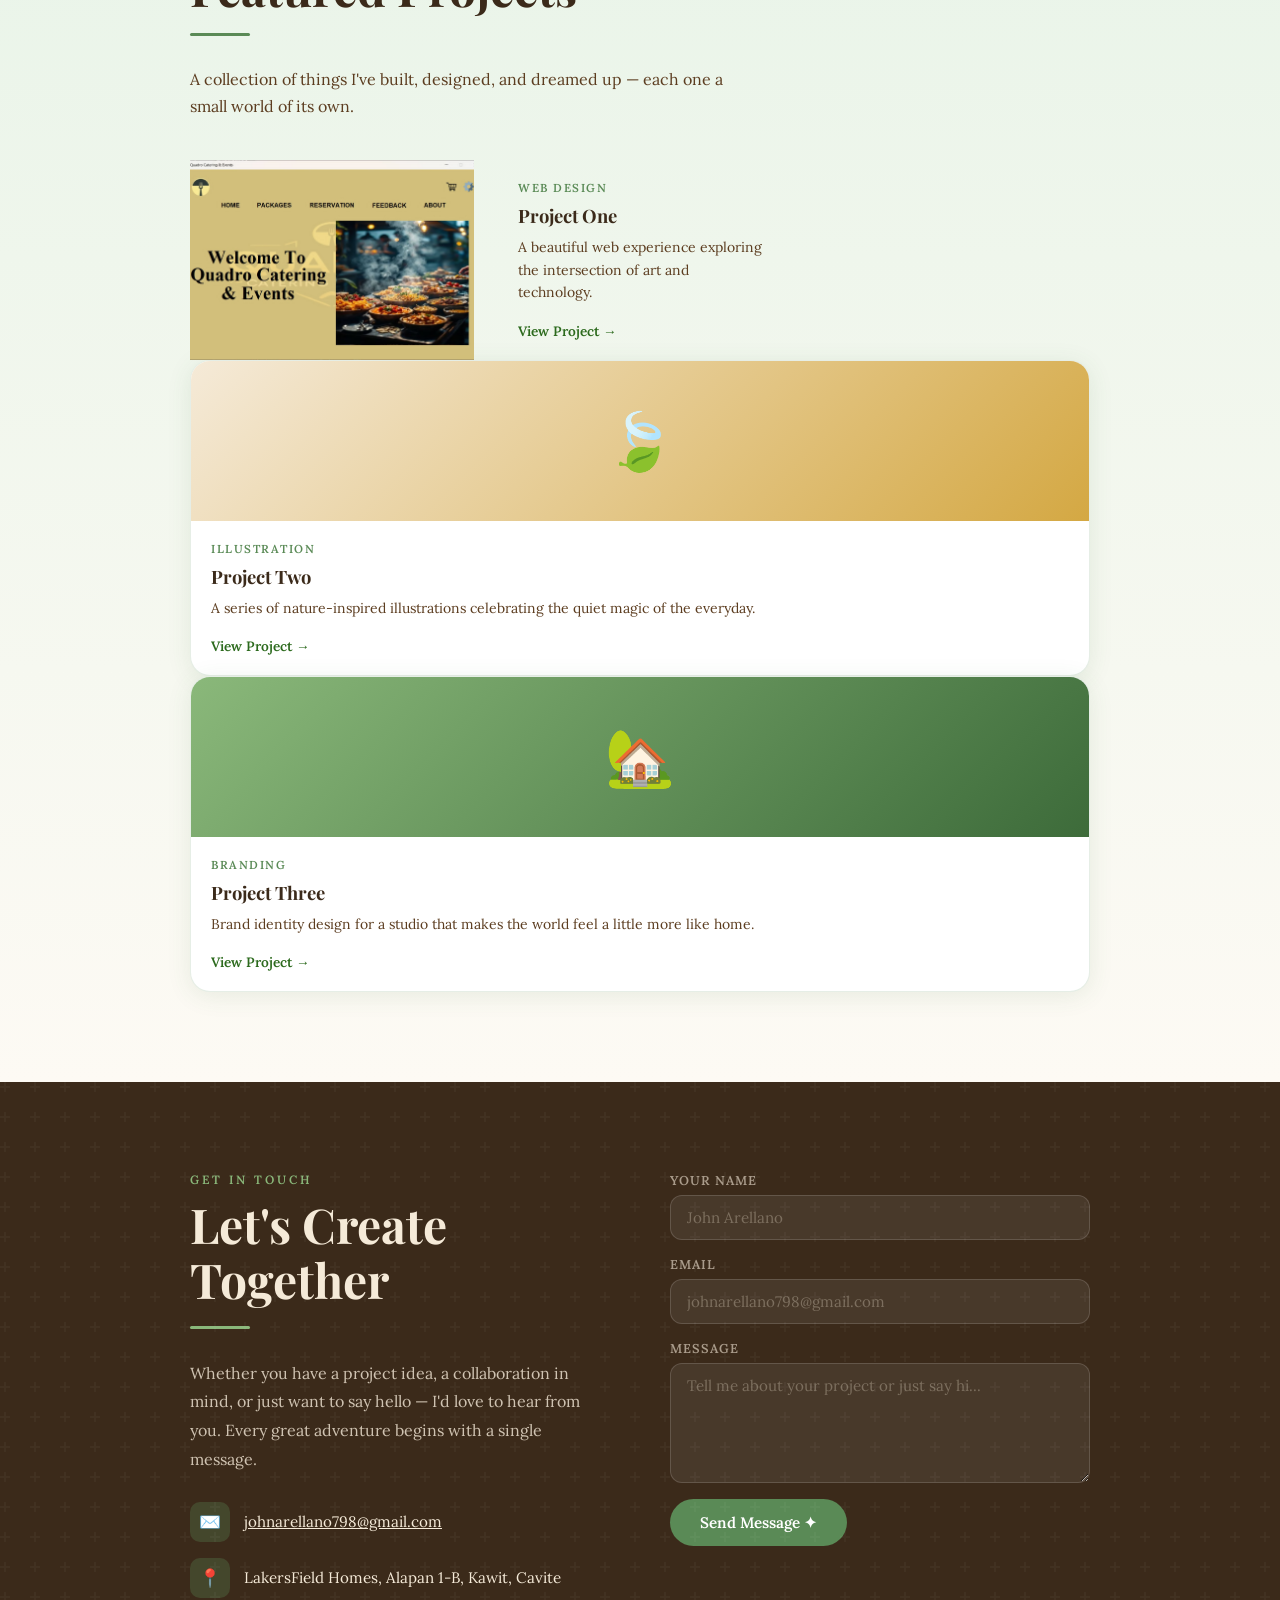
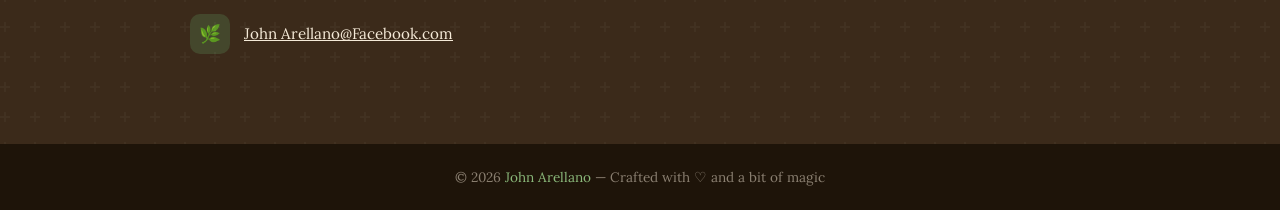
==== commit bfb66863: "adding project1" ====
--- a/OST FILES/index.html
+++ b/OST FILES/index.html
@@ -106,7 +106,7 @@
         <div class="hero-buttons">
           <!-- ✏️ Change href="#projects" to link to any section or URL -->
           <a href="#projects" class="btn-primary">Explore Works →</a>
-          <a href="#about" class="btn-secondary">Learn History</a>
+          <a href="#about" class="btn-secondary">Learn About Me</a>
         </div>
       </div>
 
@@ -177,10 +177,10 @@
       <div class="projects-grid">
 
         <!-- ✏️ PROJECT CARD 1 — Duplicate this block to add more projects -->
-        <div class="project-card">
-          <div class="project-thumb" style="background: linear-gradient(135deg, #c8e8f5, #8ab87a);">
-            🌊
-          </div>
+<!-- After (real image) -->
+<div class="card-image-area">
+  <img src="images/project1.jpg" alt="Project One" style="width: 100%; height: 100%; object-fit: cover;" />
+</div>
           <div class="project-body">
             <div class="project-tag">Web Design</div>
             <!-- ✏️ Change project name, description, and link -->
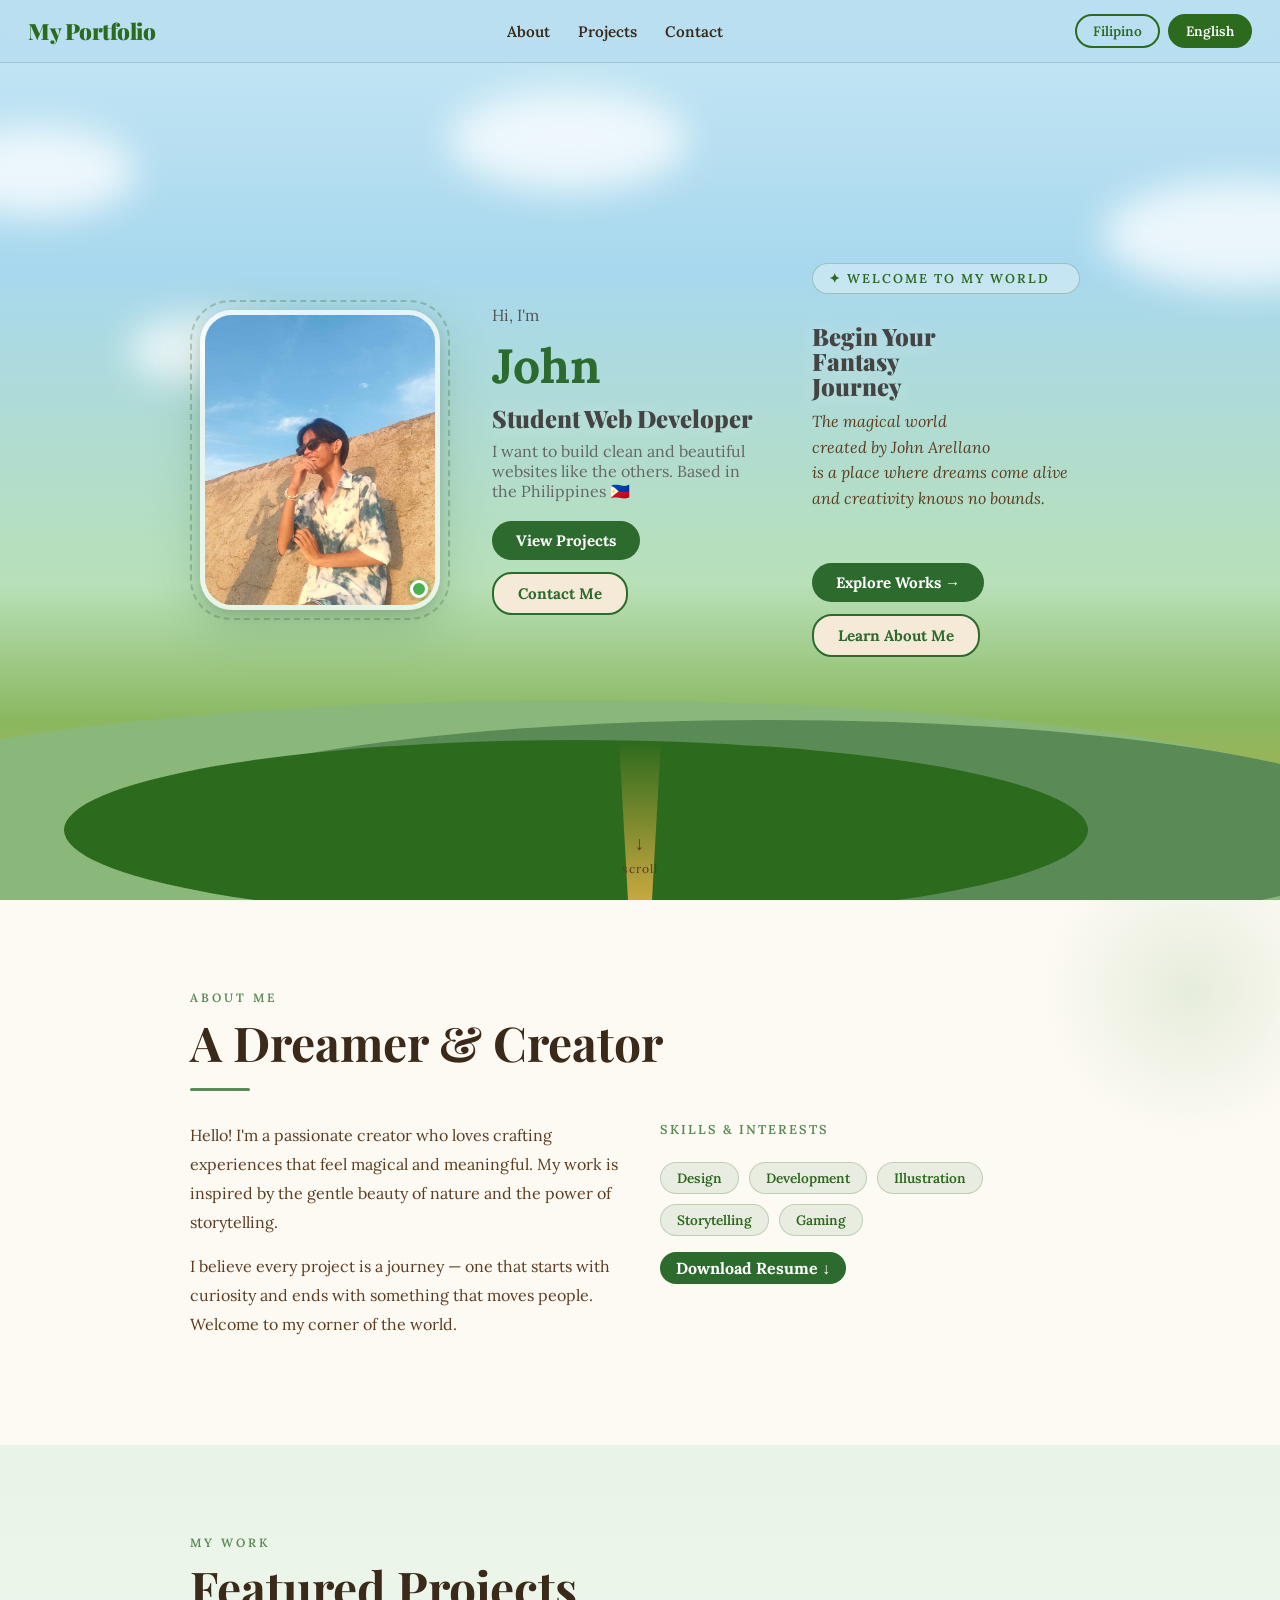
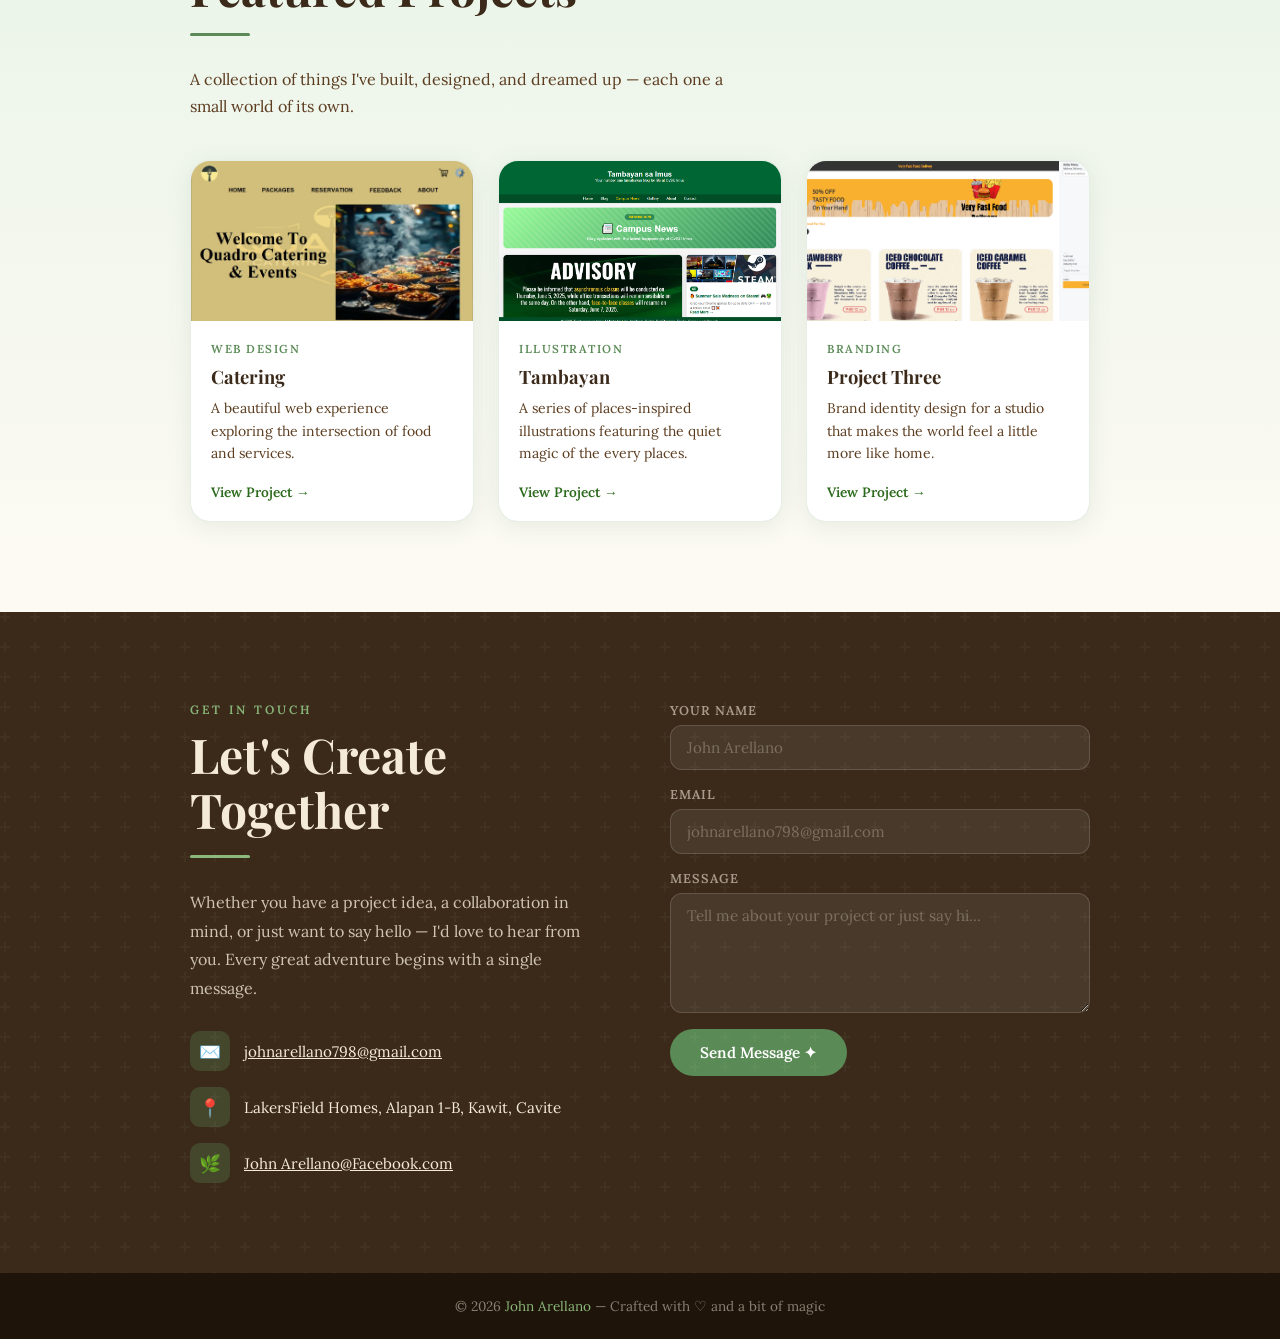
==== commit 255ce60f: "adding project2" ====
--- a/OST FILES/index.html
+++ b/OST FILES/index.html
@@ -164,61 +164,61 @@
        Each .project-card block = one project
        ============================================================ -->
   <section id="projects">
-    <div class="section-inner">
-      <div class="section-label">My Work</div>
-      <!-- ✏️ Edit section heading -->
-      <h2 class="section-title">Featured Projects</h2>
-      <div class="section-divider"></div>
-      <!-- ✏️ Edit the intro paragraph -->
-      <p style="color: var(--brown-mid); font-size:1rem; line-height:1.7; max-width:560px;">
-        A collection of things I've built, designed, and dreamed up — each one a small world of its own.
-      </p>
-
-      <div class="projects-grid">
-
-        <!-- ✏️ PROJECT CARD 1 — Duplicate this block to add more projects -->
-<!-- After (real image) -->
-<div class="card-image-area">
-  <img src="images/project1.jpg" alt="Project One" style="width: 100%; height: 100%; object-fit: cover;" />
-</div>
-          <div class="project-body">
-            <div class="project-tag">Web Design</div>
-            <!-- ✏️ Change project name, description, and link -->
-            <h3 class="project-title">Project One</h3>
-            <p class="project-desc">A beautiful web experience exploring the intersection of art and technology.</p>
-            <a href="#" class="project-link">View Project →</a>
-          </div>
-        </div>
-
-        <!-- ✏️ PROJECT CARD 2 -->
-        <div class="project-card">
-          <div class="project-thumb" style="background: linear-gradient(135deg, #f5ead8, #d4a843);">
-            🍃
-          </div>
-          <div class="project-body">
-            <div class="project-tag">Illustration</div>
-            <h3 class="project-title">Project Two</h3>
-            <p class="project-desc">A series of nature-inspired illustrations celebrating the quiet magic of the everyday.</p>
-            <a href="#" class="project-link">View Project →</a>
-          </div>
-        </div>
-
-        <!-- ✏️ PROJECT CARD 3 -->
-        <div class="project-card">
-          <div class="project-thumb" style="background: linear-gradient(135deg, #8ab87a, #3d6b3a);">
-            🏡
-          </div>
-          <div class="project-body">
-            <div class="project-tag">Branding</div>
-            <h3 class="project-title">Project Three</h3>
-            <p class="project-desc">Brand identity design for a studio that makes the world feel a little more like home.</p>
-            <a href="#" class="project-link">View Project →</a>
-          </div>
-        </div>
-
-      </div>
-    </div>
-  </section>
+  <div class="section-inner">
+    <div class="section-label">My Work</div>
+    <h2 class="section-title">Featured Projects</h2>
+    <div class="section-divider"></div>
+    <p style="color: var(--brown-mid); font-size:1rem; line-height:1.7; max-width:560px;">
+      A collection of things I've built, designed, and dreamed up — each one a small world of its own.
+    </p>
+
+    <div class="projects-grid">
+
+      <!-- PROJECT CARD 1 -->
+      <div class="project-card">
+        <div class="project-thumb">
+          <img src="images/project1.jpg" alt="Project One"
+            style="width: 100%; height: 100%; object-fit: cover; display: block;" />
+        </div>
+        <div class="project-body">
+          <div class="project-tag">Web Design</div>
+          <h3 class="project-title">Catering</h3>
+          <p class="project-desc">A beautiful web experience exploring the intersection of food and services.</p>
+          <a href="#" class="project-link">View Project →</a>
+        </div>
+      </div>
+
+      <!-- PROJECT CARD 2 -->
+      <div class="project-card">
+        <div class="project-thumb">
+          <img src="images/project2.jpg" alt="Project Two"
+            style="width: 100%; height: 100%; object-fit: cover; display: block;" />
+        </div>
+        <div class="project-body">
+          <div class="project-tag">Illustration</div>
+          <h3 class="project-title">Tambayan</h3>
+          <p class="project-desc">A series of places-inspired illustrations featuring the quiet magic of the every places.</p>
+          <a href="#" class="project-link">View Project →</a>
+        </div>
+      </div>
+
+      <!-- PROJECT CARD 3 -->
+      <div class="project-card">
+        <div class="project-thumb">
+          <img src="images/project3.png" alt="Project Three"
+            style="width: 100%; height: 100%; object-fit: cover; display: block;" />
+        </div>
+        <div class="project-body">
+          <div class="project-tag">Branding</div>
+          <h3 class="project-title">Project Three</h3>
+          <p class="project-desc">Brand identity design for a studio that makes the world feel a little more like home.</p>
+          <a href="#" class="project-link">View Project →</a>
+        </div>
+      </div>
+
+    </div>
+  </div>
+</section>
 
 
   <!-- ============================================================
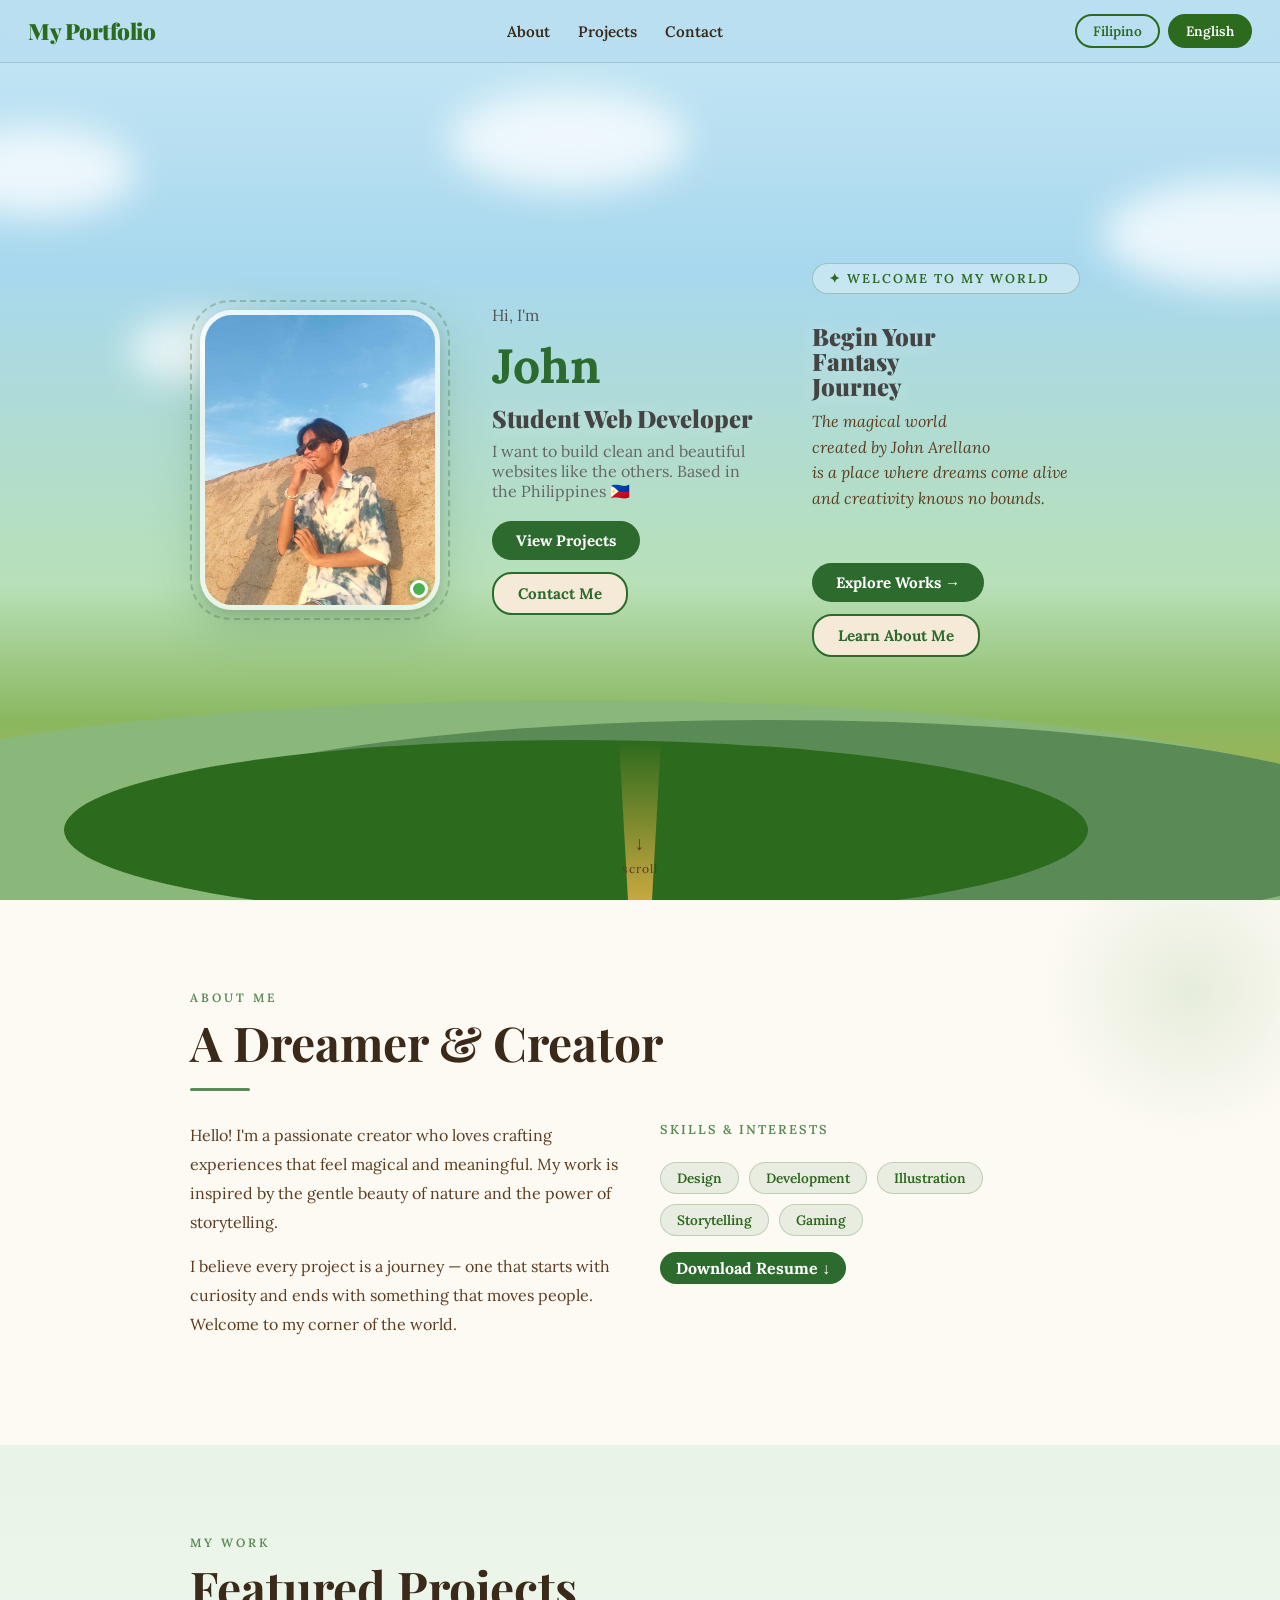
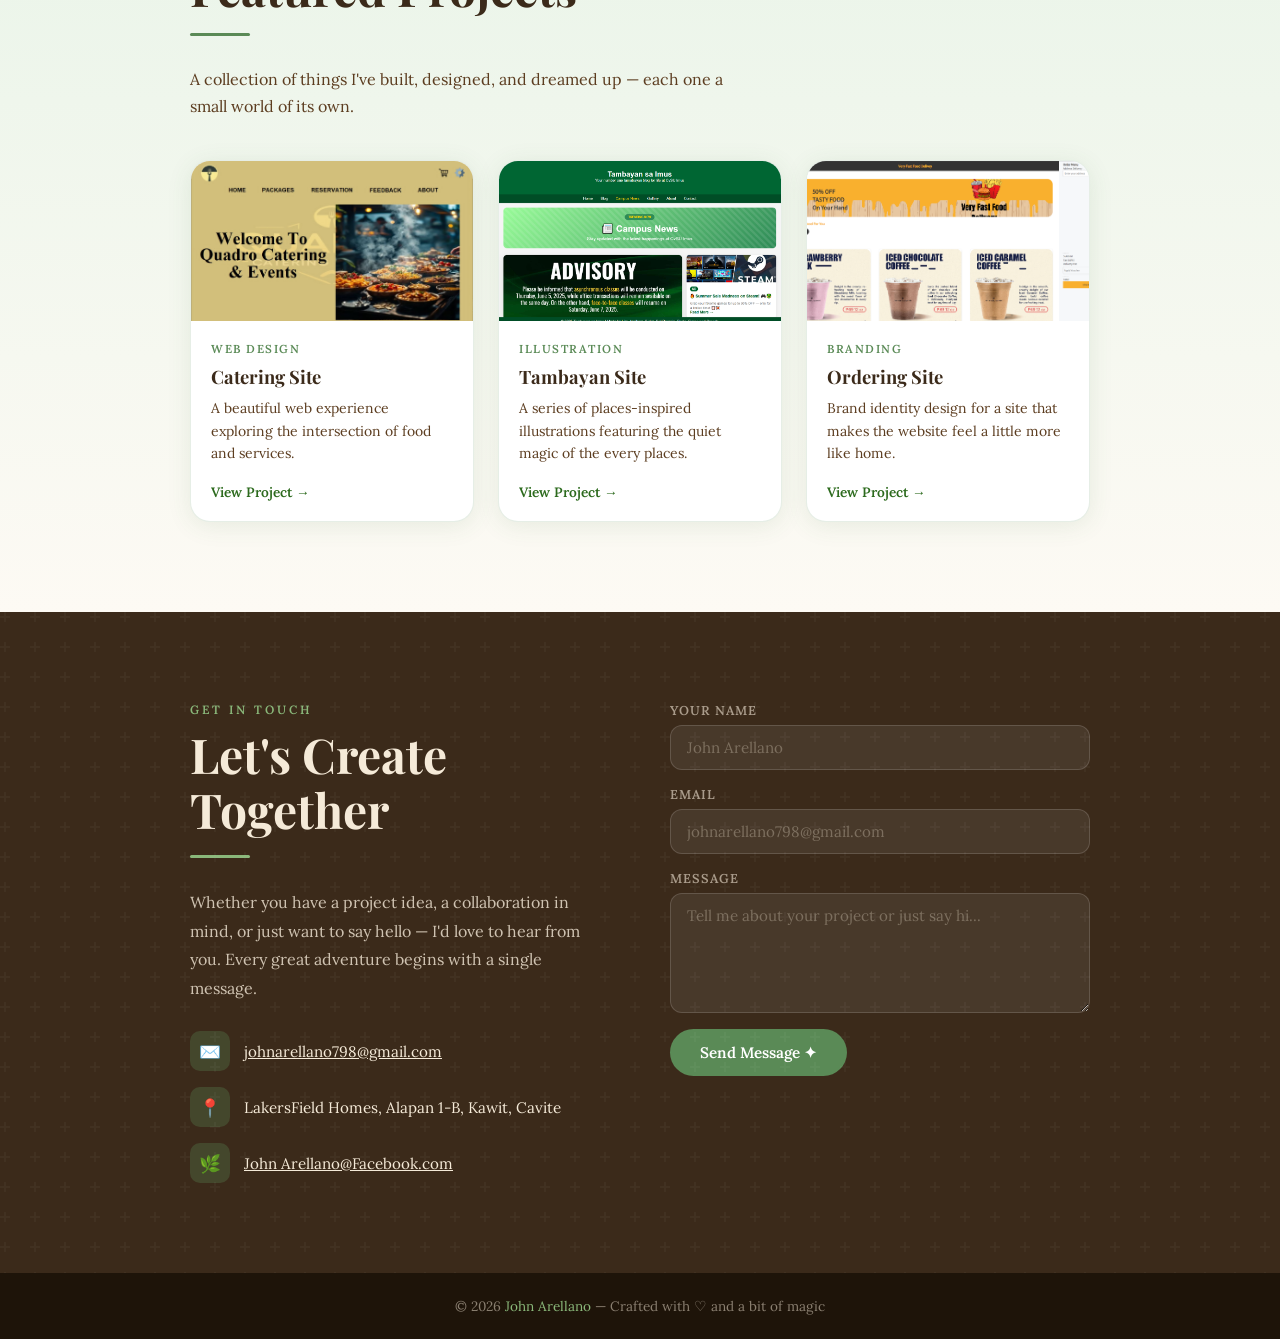
==== commit 97516c3f: "adding project3" ====
--- a/OST FILES/index.html
+++ b/OST FILES/index.html
@@ -182,7 +182,7 @@
         </div>
         <div class="project-body">
           <div class="project-tag">Web Design</div>
-          <h3 class="project-title">Catering</h3>
+          <h3 class="project-title">Catering Site</h3>
           <p class="project-desc">A beautiful web experience exploring the intersection of food and services.</p>
           <a href="#" class="project-link">View Project →</a>
         </div>
@@ -196,7 +196,7 @@
         </div>
         <div class="project-body">
           <div class="project-tag">Illustration</div>
-          <h3 class="project-title">Tambayan</h3>
+          <h3 class="project-title">Tambayan Site</h3>
           <p class="project-desc">A series of places-inspired illustrations featuring the quiet magic of the every places.</p>
           <a href="#" class="project-link">View Project →</a>
         </div>
@@ -210,8 +210,8 @@
         </div>
         <div class="project-body">
           <div class="project-tag">Branding</div>
-          <h3 class="project-title">Project Three</h3>
-          <p class="project-desc">Brand identity design for a studio that makes the world feel a little more like home.</p>
+          <h3 class="project-title">Ordering Site</h3>
+          <p class="project-desc">Brand identity design for a site that makes the website feel a little more like home.</p>
           <a href="#" class="project-link">View Project →</a>
         </div>
       </div>
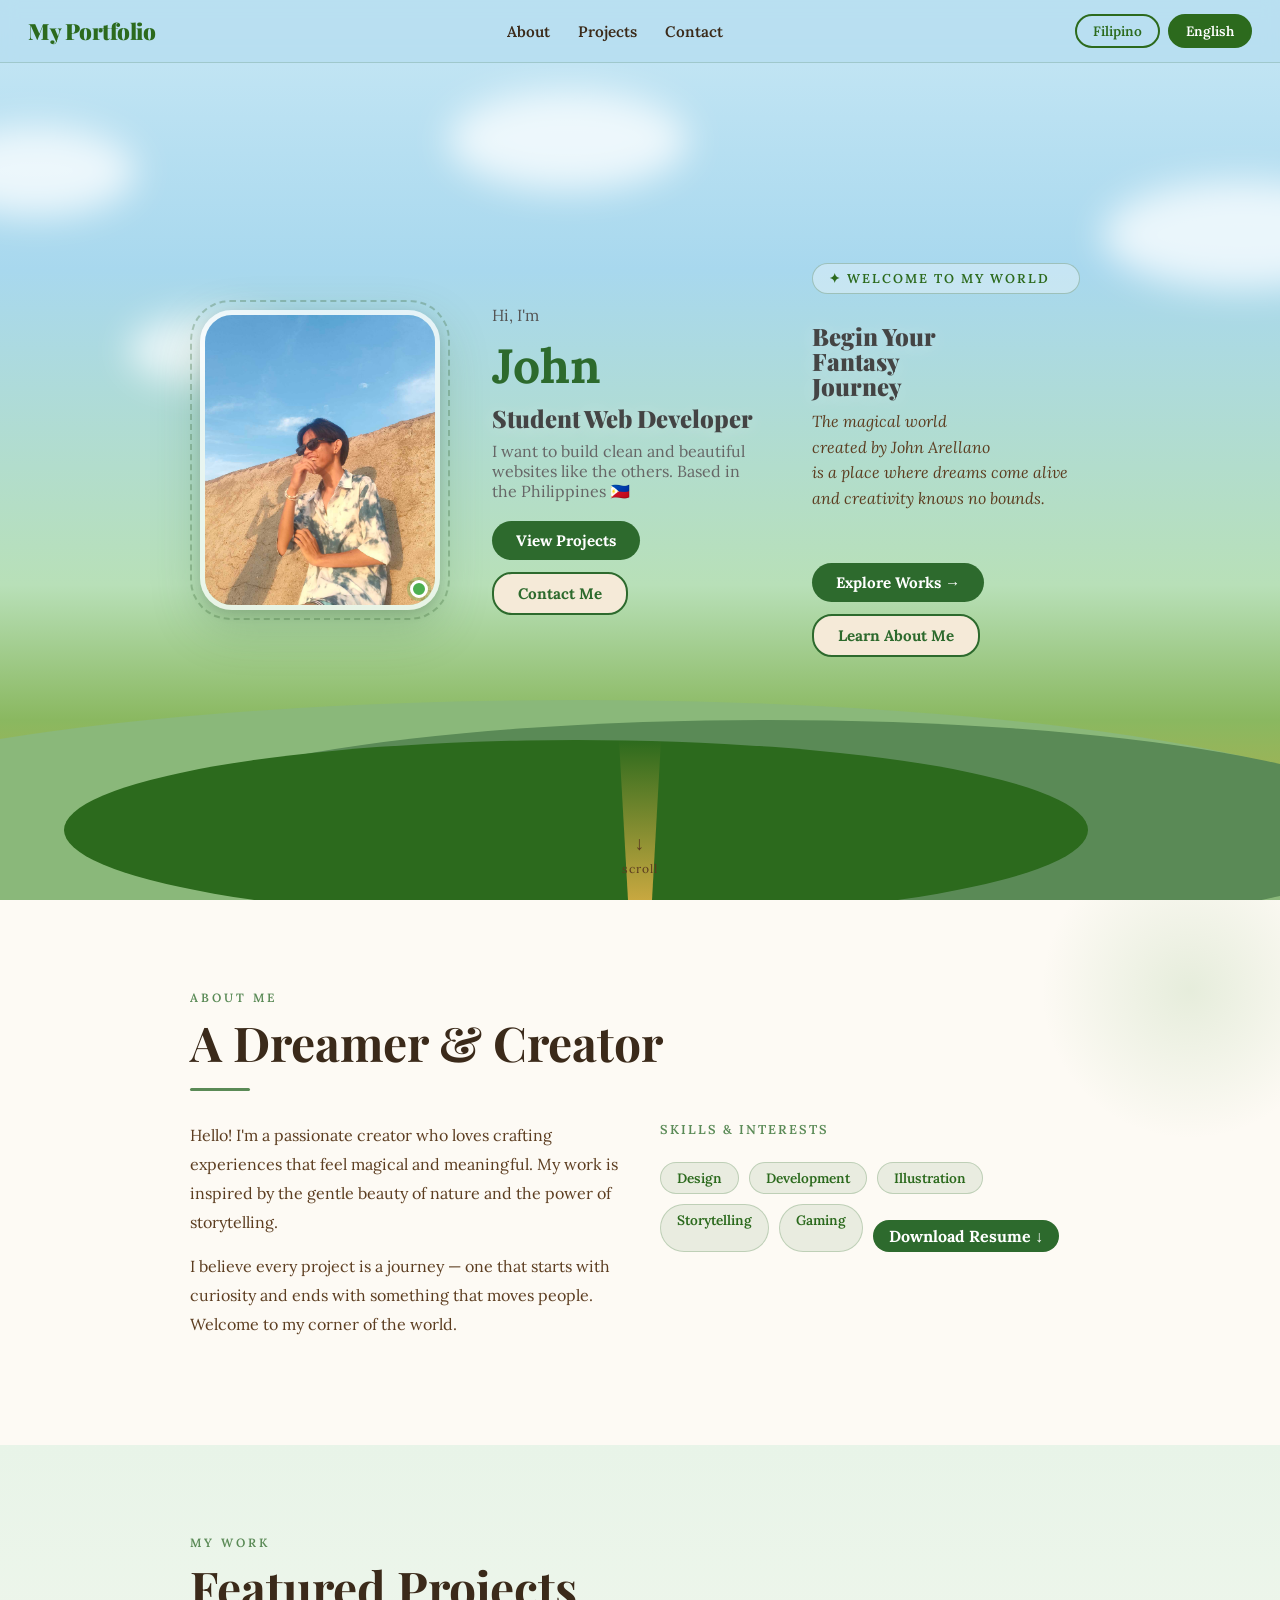
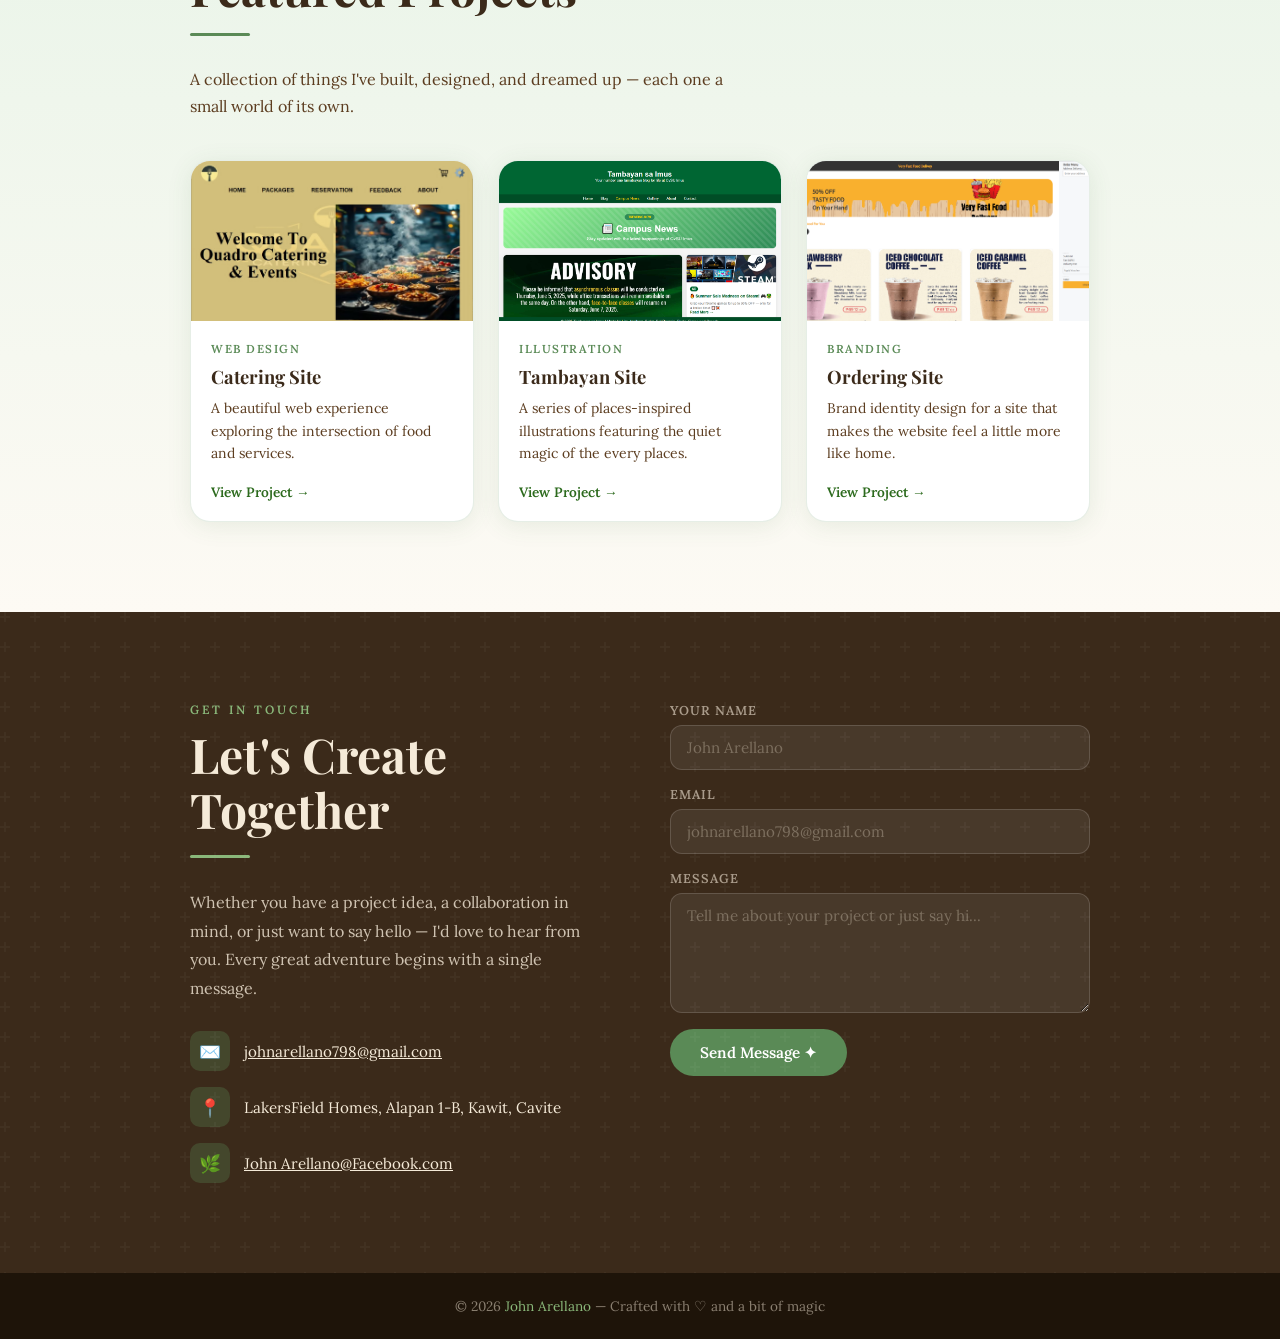
==== commit 26c1a06b: "adding resume" ====
--- a/OST FILES/index.html
+++ b/OST FILES/index.html
@@ -150,9 +150,7 @@
             <span class="skill-tag">Illustration</span>
             <span class="skill-tag">Storytelling</span>
             <span class="skill-tag">Gaming</span>
-          </div>
-          <a href="resume.pdf" download class="btn-resume">Download Resume ↓</a>
-        </div>
+          <a href="resume.pdf" download="JayJo_Resume.pdf" class="btn-resume">Download Resume ↓</a>
       </div>
     </div>
   </section>
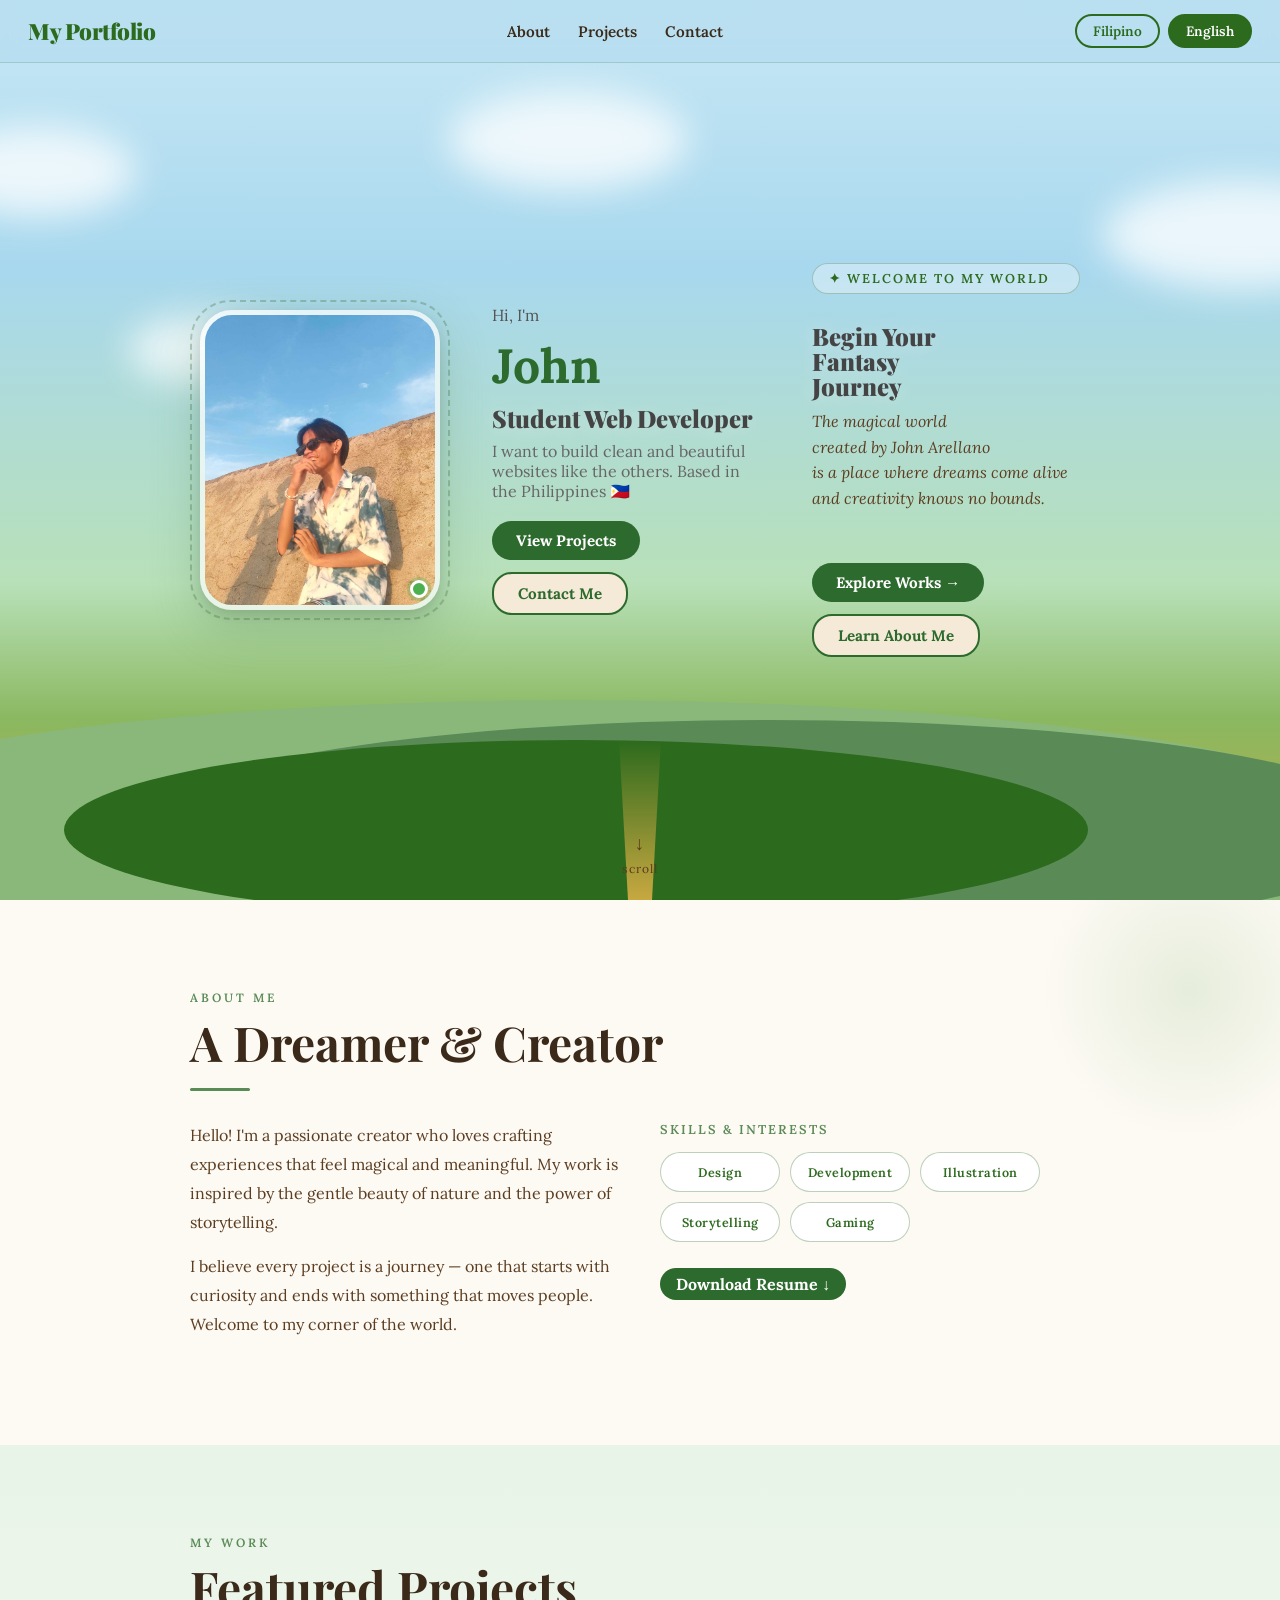
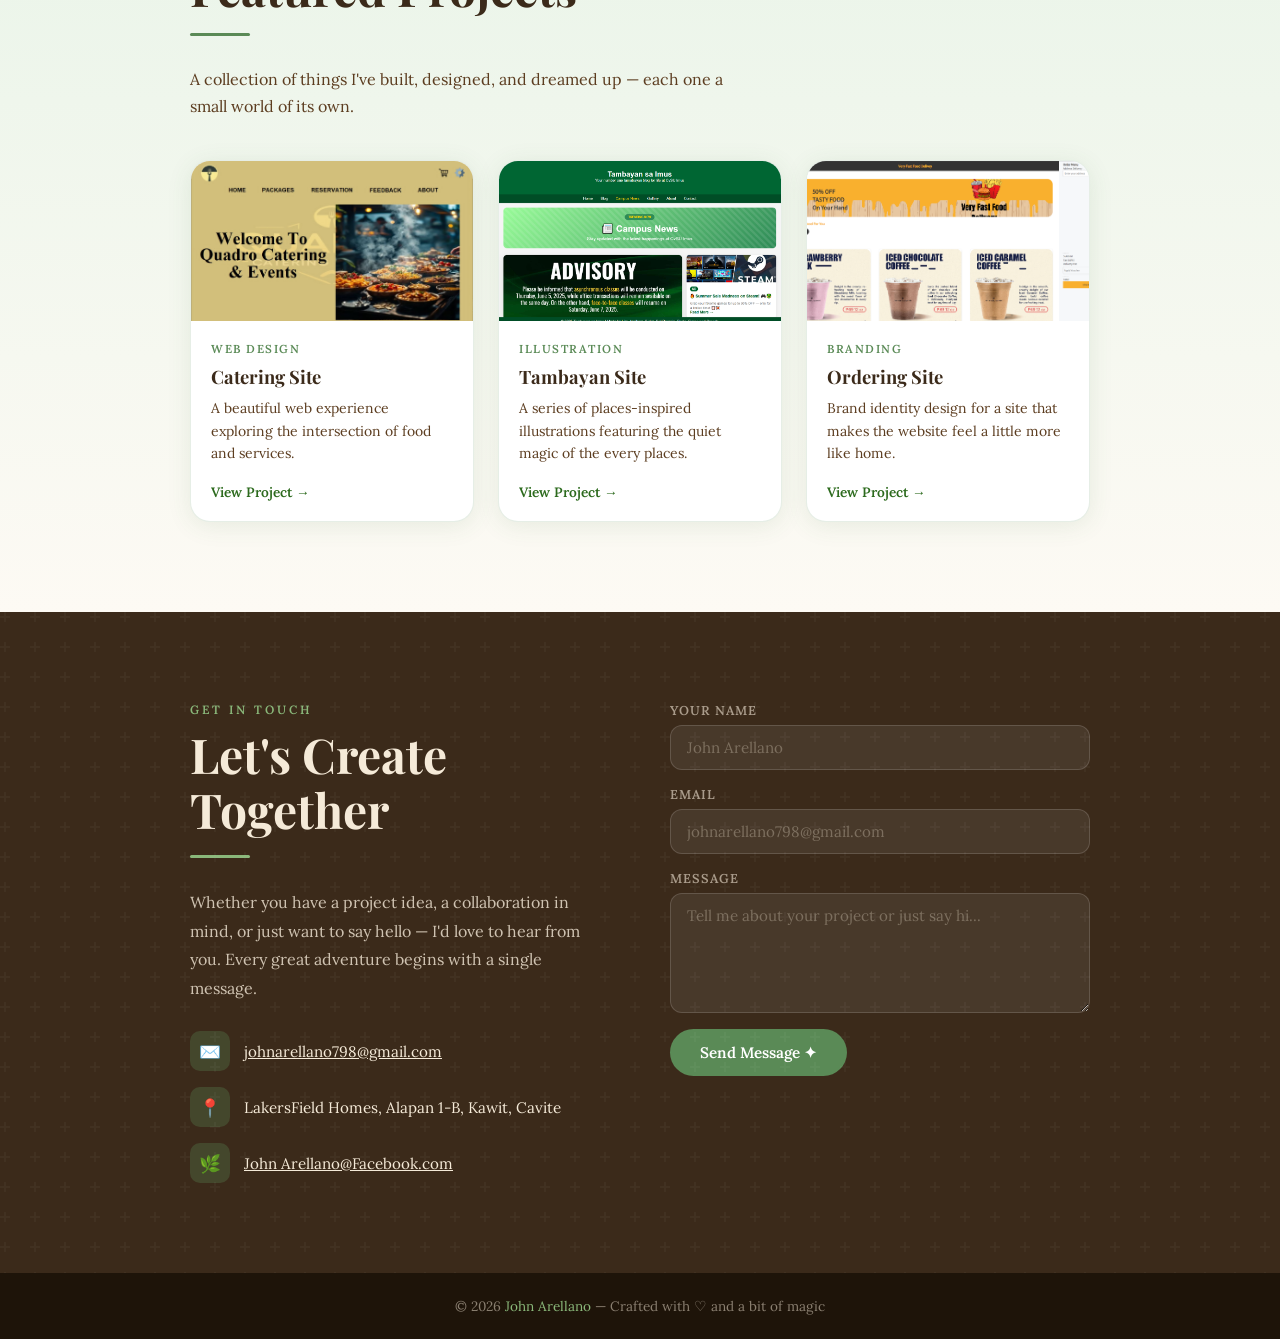
==== commit fe8461f9: "adding flip animation" ====
--- a/OST FILES/index.html
+++ b/OST FILES/index.html
@@ -144,15 +144,44 @@
         <div>
           <!-- ✏️ Add or remove skill tags as needed -->
           <p style="font-size:0.8rem;font-weight:600;letter-spacing:2px;text-transform:uppercase;color:var(--green-mid);margin-bottom:14px;">Skills &amp; Interests</p>
-          <div class="about-skills">
-            <span class="skill-tag">Design</span>
-            <span class="skill-tag">Development</span>
-            <span class="skill-tag">Illustration</span>
-            <span class="skill-tag">Storytelling</span>
-            <span class="skill-tag">Gaming</span>
-          <a href="resume.pdf" download="JayJo_Resume.pdf" class="btn-resume">Download Resume ↓</a>
-      </div>
-    </div>
+          <div class="skills-grid">
+  <div class="skill-flip">
+    <div class="skill-inner">
+      <div class="skill-front">Design</div>
+      <div class="skill-back">🎨</div>
+    </div>
+  </div>
+
+  <div class="skill-flip">
+    <div class="skill-inner">
+      <div class="skill-front">Development</div>
+      <div class="skill-back">💻</div>
+    </div>
+  </div>
+
+  <div class="skill-flip">
+    <div class="skill-inner">
+      <div class="skill-front">Illustration</div>
+      <div class="skill-back">✏️</div>
+    </div>
+  </div>
+
+  <div class="skill-flip">
+    <div class="skill-inner">
+      <div class="skill-front">Storytelling</div>
+      <div class="skill-back">📖</div>
+    </div>
+  </div>
+
+  <div class="skill-flip">
+    <div class="skill-inner">
+      <div class="skill-front">Gaming</div>
+      <div class="skill-back">🎮</div>
+    </div>
+  </div>
+<a href="resume.pdf" download="JayJo_Resume.pdf" class="btn-resume">Download Resume ↓</a>
+</div>
+
   </section>
 
 
--- a/OST FILES/styles.css
+++ b/OST FILES/styles.css
@@ -588,6 +588,58 @@
   font-weight: bold;
 }
 
+.skills-grid {
+  display: flex;
+  flex-wrap: wrap;
+  gap: 10px;
+}
+
+.skill-flip {
+  width: 120px;
+  height: 40px;
+  perspective: 600px;
+  cursor: pointer;
+}
+
+.skill-inner {
+  position: relative;
+  width: 100%;
+  height: 100%;
+  transform-style: preserve-3d;
+  transition: transform 0.5s ease;
+}
+
+.skill-flip:hover .skill-inner {
+  transform: rotateY(180deg);
+}
+
+.skill-front,
+.skill-back {
+  position: absolute;
+  width: 100%;
+  height: 100%;
+  backface-visibility: hidden;
+  border-radius: 999px;
+  display: flex;
+  align-items: center;
+  justify-content: center;
+  border: 1.5px solid rgba(90,138,86,0.4);
+}
+
+.skill-front {
+  background: white;
+  color: var(--green-dark);
+  font-size: 0.78rem;
+  font-weight: 600;
+  letter-spacing: 0.5px;
+}
+
+.skill-back {
+  background: var(--green-dark);
+  color: white;
+  font-size: 1.3rem;
+  transform: rotateY(180deg);
+}
 /* ============================================================
    PROJECTS SECTION — Edit project cards here
    ============================================================ */
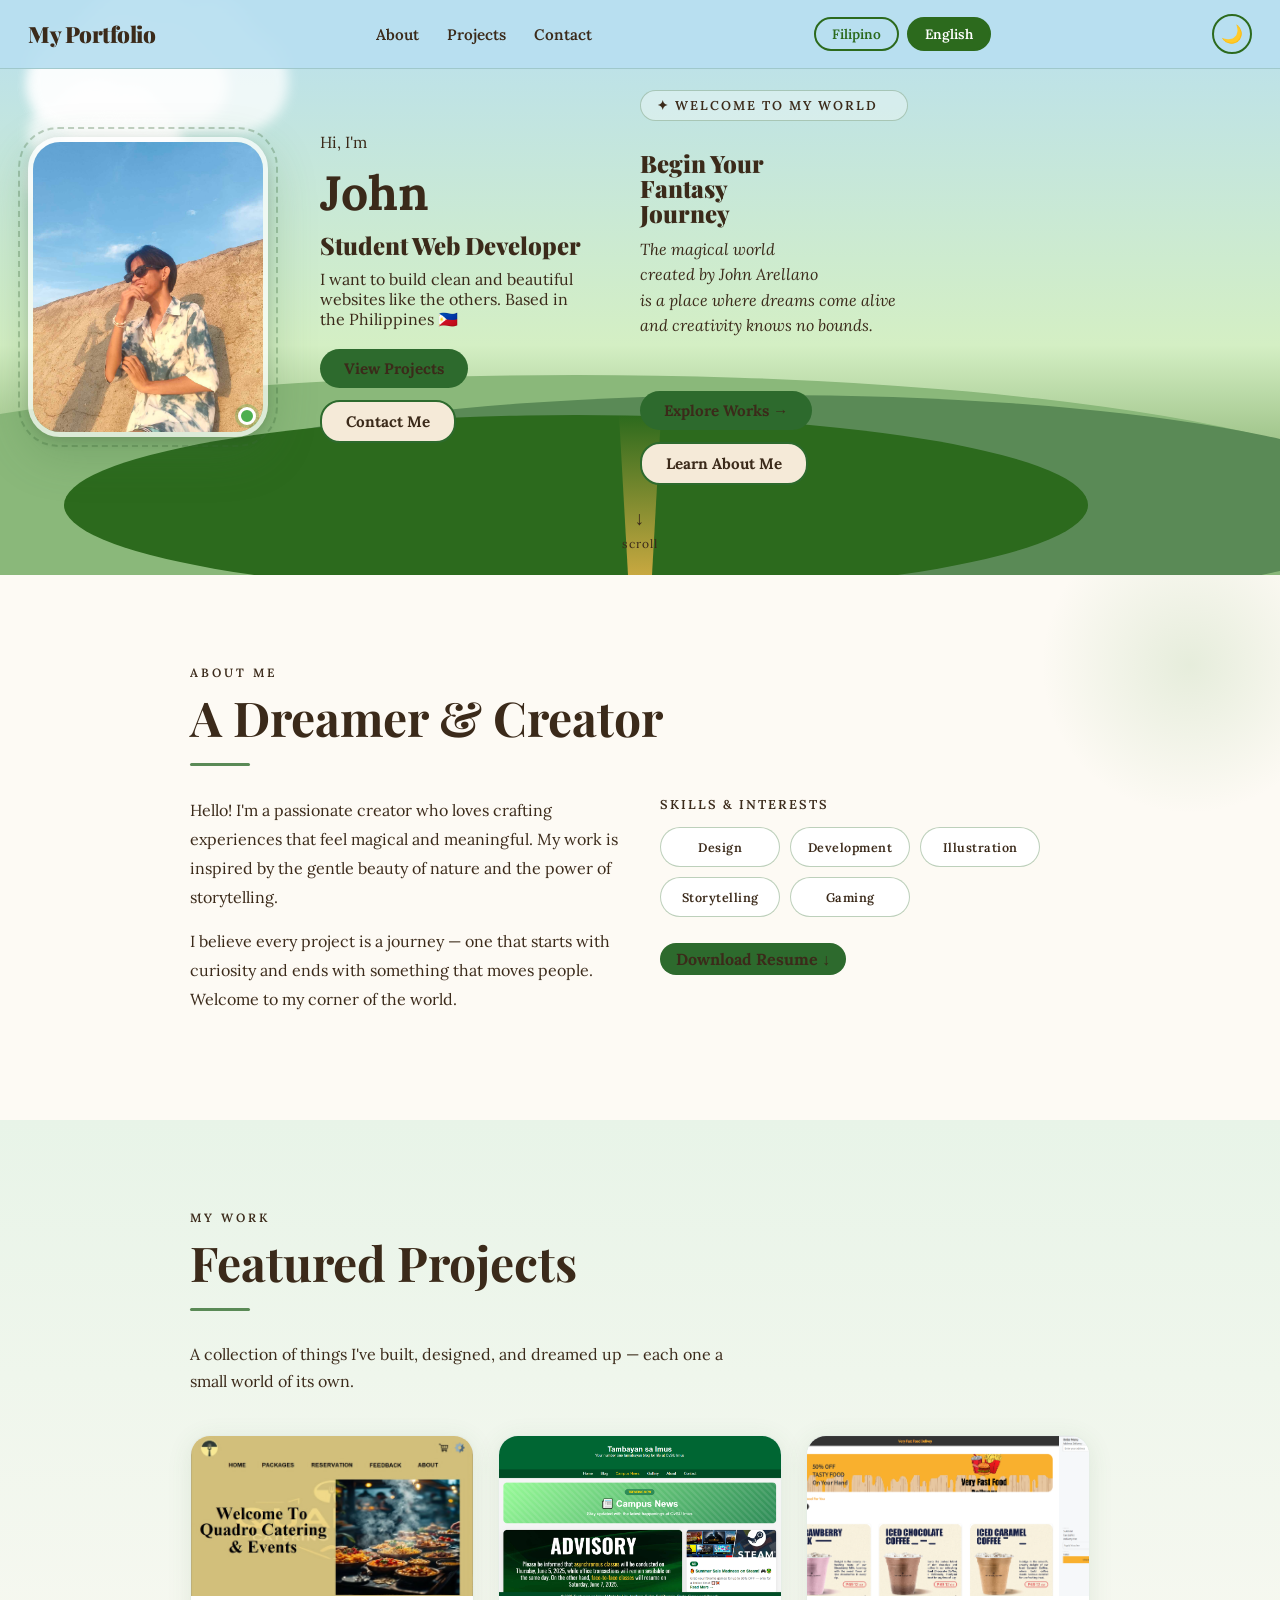
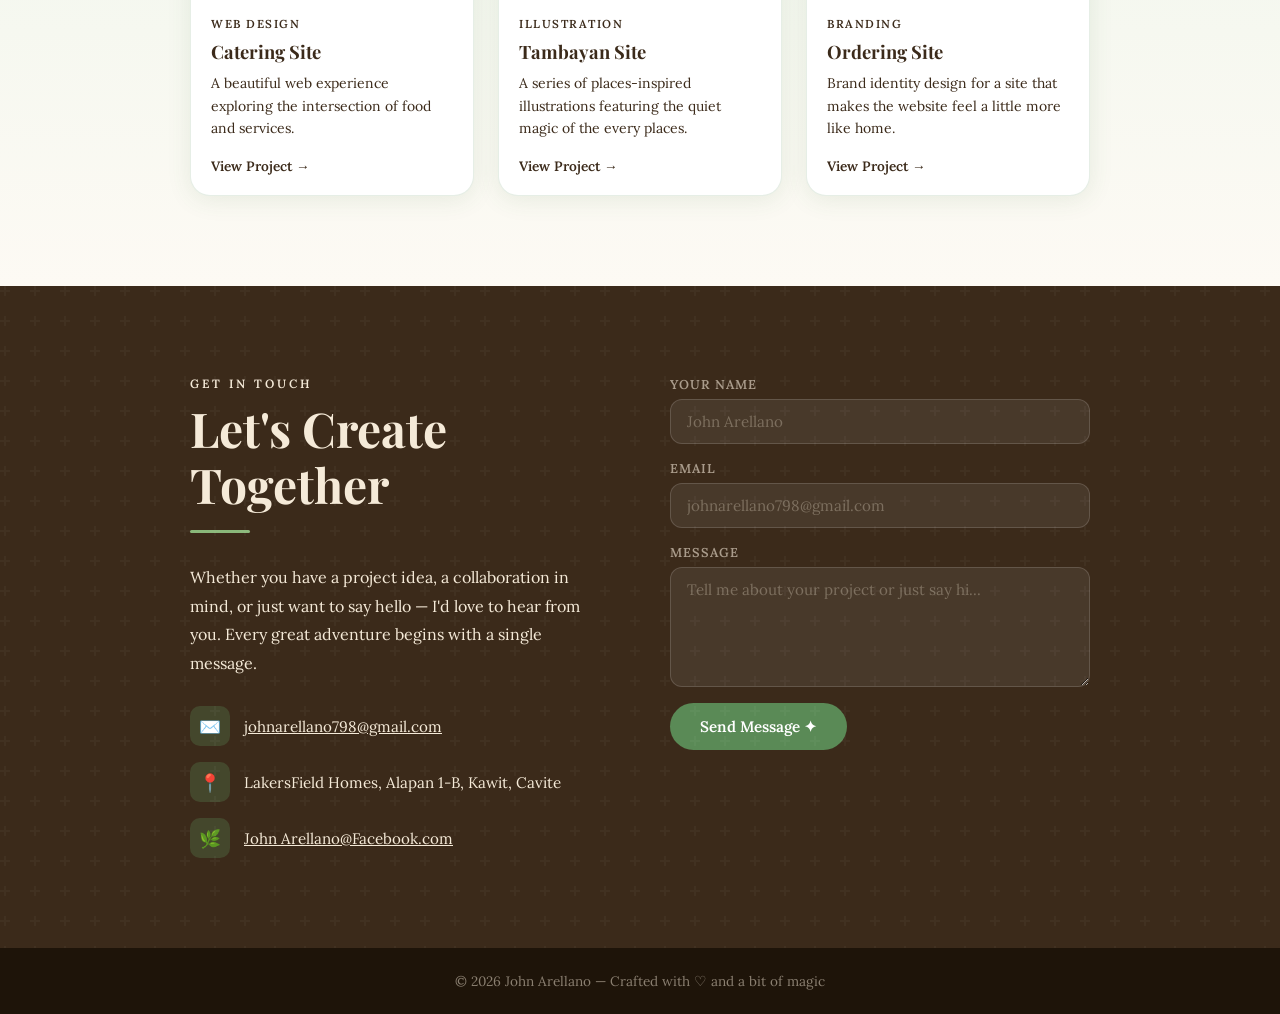
==== commit effa725d: "adding darkmode theme" ====
--- a/OST FILES/index.html
+++ b/OST FILES/index.html
@@ -30,6 +30,8 @@
     <button class="lang-btn" onclick="setLanguage('fil')">Filipino</button>
     <button class="lang-btn active" onclick="setLanguage('en')">English</button>
   </div>
+
+  <button id="dark-mode-btn" onclick="toggleDarkMode()">🌙</button>
 </nav>
 
 <script>
@@ -43,6 +45,27 @@
       el.textContent = el.getAttribute('data-' + lang);
     });
   }
+
+  function toggleDarkMode() {
+  document.body.classList.toggle('dark');
+  const btn = document.getElementById('dark-mode-btn');
+
+  if (document.body.classList.contains('dark')) {
+    btn.textContent = '☀️';
+    localStorage.setItem('theme', 'dark');
+  } else {
+    btn.textContent = '🌙';
+    localStorage.setItem('theme', 'light');
+  }
+}
+
+// Remember user's preference on page reload
+window.addEventListener('DOMContentLoaded', () => {
+  if (localStorage.getItem('theme') === 'dark') {
+    document.body.classList.add('dark');
+    document.getElementById('dark-mode-btn').textContent = '☀️';
+  }
+});
 </script>
 
   <!-- ============================================================
--- a/OST FILES/styles.css
+++ b/OST FILES/styles.css
@@ -98,49 +98,49 @@
    HERO SECTION — Edit headline, subtitle, and button text here
    ============================================================ */
 #hero {
-  min-height: 100vh;
   position: relative;
-  display: flex;
-  flex-direction: column;
-  align-items: center;
-  justify-content: center;
-  padding: 100px 48px 80px;
   overflow: hidden;
-}
-
-/* Painterly sky background */
-.hero-sky {
-  position: absolute;
-  inset: 0;
-  background: linear-gradient(
-    180deg,
-    #c8e8f5 0%,
-    #a8d8ee 30%,
-    #b8e0b8 65%,
-    #8ab860 80%,
-    #c8a840 100%
-  );
-  z-index: 0;
-}
-
-/* Floating cloud shapes */
+  background: linear-gradient(180deg, #b8dff0 0%, #d4efc4 60%, #5a8a3c 100%);
+}
 .cloud {
   position: absolute;
+  background: white;
+  border-radius: 50px;
+  opacity: 0.75;
+  filter: blur(6px);
+  animation: moveClouds linear infinite;
+}
+
+.cloud::before,
+.cloud::after {
+  content: '';
+  position: absolute;
+  background: white;
   border-radius: 50%;
-  background: rgba(255,255,255,0.75);
-  filter: blur(18px);
-  z-index: 1;
-  animation: drift linear infinite;
-}
-.cloud-1 { width: 200px; height: 90px; top: 14%; left: -5%; animation-duration: 28s; }
-.cloud-2 { width: 280px; height: 110px; top: 20%; right: -8%; animation-duration: 35s; animation-delay: -10s; }
-.cloud-3 { width: 160px; height: 70px; top: 35%; left: 10%; animation-duration: 22s; animation-delay: -5s; }
-.cloud-4 { width: 240px; height: 100px; top: 10%; left: 35%; animation-duration: 40s; animation-delay: -18s; }
-
-@keyframes drift {
-  0%   { transform: translateX(0); }
-  50%  { transform: translateX(40px); }
-  100% { transform: translateX(0); }
+}
+
+.cloud::before {
+  width: 60%;
+  height: 150%;
+  top: -40%;
+  left: 15%;
+}
+
+.cloud::after {
+  width: 40%;
+  height: 130%;
+  top: -30%;
+  left: 50%;
+}
+
+.cloud-1 { width: 200px; height: 80px;  top: 8%;  animation-duration: 30s; animation-delay: 0s; }
+.cloud-2 { width: 150px; height: 60px;  top: 18%; animation-duration: 45s; animation-delay: -10s; }
+.cloud-3 { width: 260px; height: 104px; top: 5%;  animation-duration: 38s; animation-delay: -20s; }
+.cloud-4 { width: 180px; height: 72px;  top: 25%; animation-duration: 50s; animation-delay: -5s; }
+
+@keyframes moveClouds {
+  from { transform: translateX(-300px); }
+  to   { transform: translateX(110vw); }
 }
 
 /* Rolling hills */
@@ -874,3 +874,208 @@
   .contact-grid { grid-template-columns: 1fr; }
   .about-image-wrap { max-width: 280px; margin: 0 auto; }
 }
+
+/* Dark mode toggle button */
+#dark-mode-btn {
+  background: transparent;
+  border: 2px solid var(--green-dark);
+  border-radius: 50%;
+  width: 40px;
+  height: 40px;
+  font-size: 1.1rem;
+  cursor: pointer;
+  transition: all 0.3s;
+}
+
+#dark-mode-btn:hover {
+  background: var(--green-dark);
+}
+
+/* Darken the backgrounds */
+body.dark {
+  background-color: #0f1a0e !important;
+}
+
+body.dark #hero {
+  background: linear-gradient(180deg, #0a1628 0%, #0f2d1a 60%, #1a3a0e 100%) !important;
+}
+
+body.dark .hero-sky {
+  background: #0a1628 !important;
+}
+
+body.dark .hill,
+body.dark .hill-1,
+body.dark .hill-2,
+body.dark .hill-3 {
+  background: #1a3a0e !important;
+  filter: brightness(0.4);
+}
+
+body.dark nav {
+  background: rgba(10, 20, 10, 0.95) !important;
+}
+
+body.dark #about,
+body.dark #projects,
+body.dark #contact,
+body.dark section {
+  background: #0f1a0e !important;
+}
+
+body.dark .path {
+  filter: brightness(0.3);
+}
+
+/* Dark mode styles */
+/* All text becomes readable in dark mode */
+body.dark,
+body.dark p,
+body.dark h1,
+body.dark h2,
+body.dark h3,
+body.dark h4,
+body.dark h5,
+body.dark h6,
+body.dark span,
+body.dark a,
+body.dark li,
+body.dark label,
+body.dark div,
+body.dark .section-title,
+body.dark .section-label,
+body.dark .section-divider,
+body.dark .project-title,
+body.dark .project-desc,
+body.dark .project-tag,
+body.dark .project-link,
+body.dark .hero-name,
+body.dark .hero-title,
+body.dark .hero-desc,
+body.dark .skill-front,
+body.dark nav a,
+body.dark footer {
+  color: #d4e8d0 !important;
+  text-shadow: 0 0 8px rgba(100, 220, 100, 0.8),
+               0 0 20px rgba(80, 200, 80, 0.5),
+               0 0 40px rgba(60, 180, 60, 0.3);
+}
+
+/* Back to normal in light mode */
+body:not(.dark) p,
+body:not(.dark) h1,
+body:not(.dark) h2,
+body:not(.dark) h3,
+body:not(.dark) span,
+body:not(.dark) a,
+body:not(.dark) div {
+  color: unset !important;
+  text-shadow: none !important;
+}
+
+* {
+  transition: background-color 0.3s ease,
+              color 0.3s ease,
+              text-shadow 0.3s ease;
+}
+
+/* ===== DARK MODE FIXES ===== */
+
+body.dark .project-card {
+  background: #1a2e18 !important;
+  border: 1px solid rgba(100, 200, 100, 0.3) !important;
+}
+
+body.dark * {
+  color: #e8f5e8 !important;
+  text-shadow: 0 0 6px rgba(100, 220, 100, 0.4) !important;
+}
+
+body.dark .project-tag,
+body.dark .section-label {
+  color: #90d490 !important;
+  text-shadow: none !important;
+}
+
+body.dark .project-desc,
+body.dark p {
+  color: #c8e8c8 !important;
+  text-shadow: none !important;
+}
+
+body.dark .project-title,
+body.dark h1,
+body.dark h2,
+body.dark h3 {
+  color: #ffffff !important;
+  text-shadow: 0 0 8px rgba(100, 220, 100, 0.5) !important;
+}
+
+/* ===== DARK MODE BUTTON & ELEMENT FIXES ===== */
+
+/* Primary buttons */
+body.dark .btn-primary {
+  background: #2d5a27 !important;
+  color: #e8f5e8 !important;
+  text-shadow: none !important;
+}
+
+/* Secondary/outline buttons */
+body.dark .btn-secondary,
+body.dark .btn-resume {
+  background: #1a2e18 !important;
+  color: #e8f5e8 !important;
+  border-color: rgba(100, 200, 100, 0.5) !important;
+  text-shadow: none !important;
+}
+
+/* Skill flip buttons */
+body.dark .skill-front {
+  background: #1a2e18 !important;
+  color: #e8f5e8 !important;
+  border-color: rgba(100, 200, 100, 0.4) !important;
+  text-shadow: none !important;
+}
+
+body.dark .skill-back {
+  background: #2d5a27 !important;
+}
+
+/* Contact form */
+body.dark .contact-form input,
+body.dark .contact-form textarea {
+  background: #1a2e18 !important;
+  color: #e8f5e8 !important;
+  border-color: rgba(100, 200, 100, 0.3) !important;
+}
+
+body.dark .btn-submit {
+  background: #2d5a27 !important;
+  color: #e8f5e8 !important;
+  text-shadow: none !important;
+}
+
+/* Nav buttons */
+body.dark .lang-btn {
+  background: #1a2e18 !important;
+  color: #e8f5e8 !important;
+  border-color: rgba(100, 200, 100, 0.4) !important;
+  text-shadow: none !important;
+}
+
+body.dark .lang-btn.active {
+  background: #2d5a27 !important;
+}
+
+/* Section label */
+body.dark .section-label {
+  background: transparent !important;
+  color: #90d490 !important;
+  text-shadow: none !important;
+}
+
+/* Inline color styles override */
+body.dark [style*="color: var(--brown-mid)"],
+body.dark [style*="color:var(--brown-mid)"] {
+  color: #c8e8c8 !important;
+}
